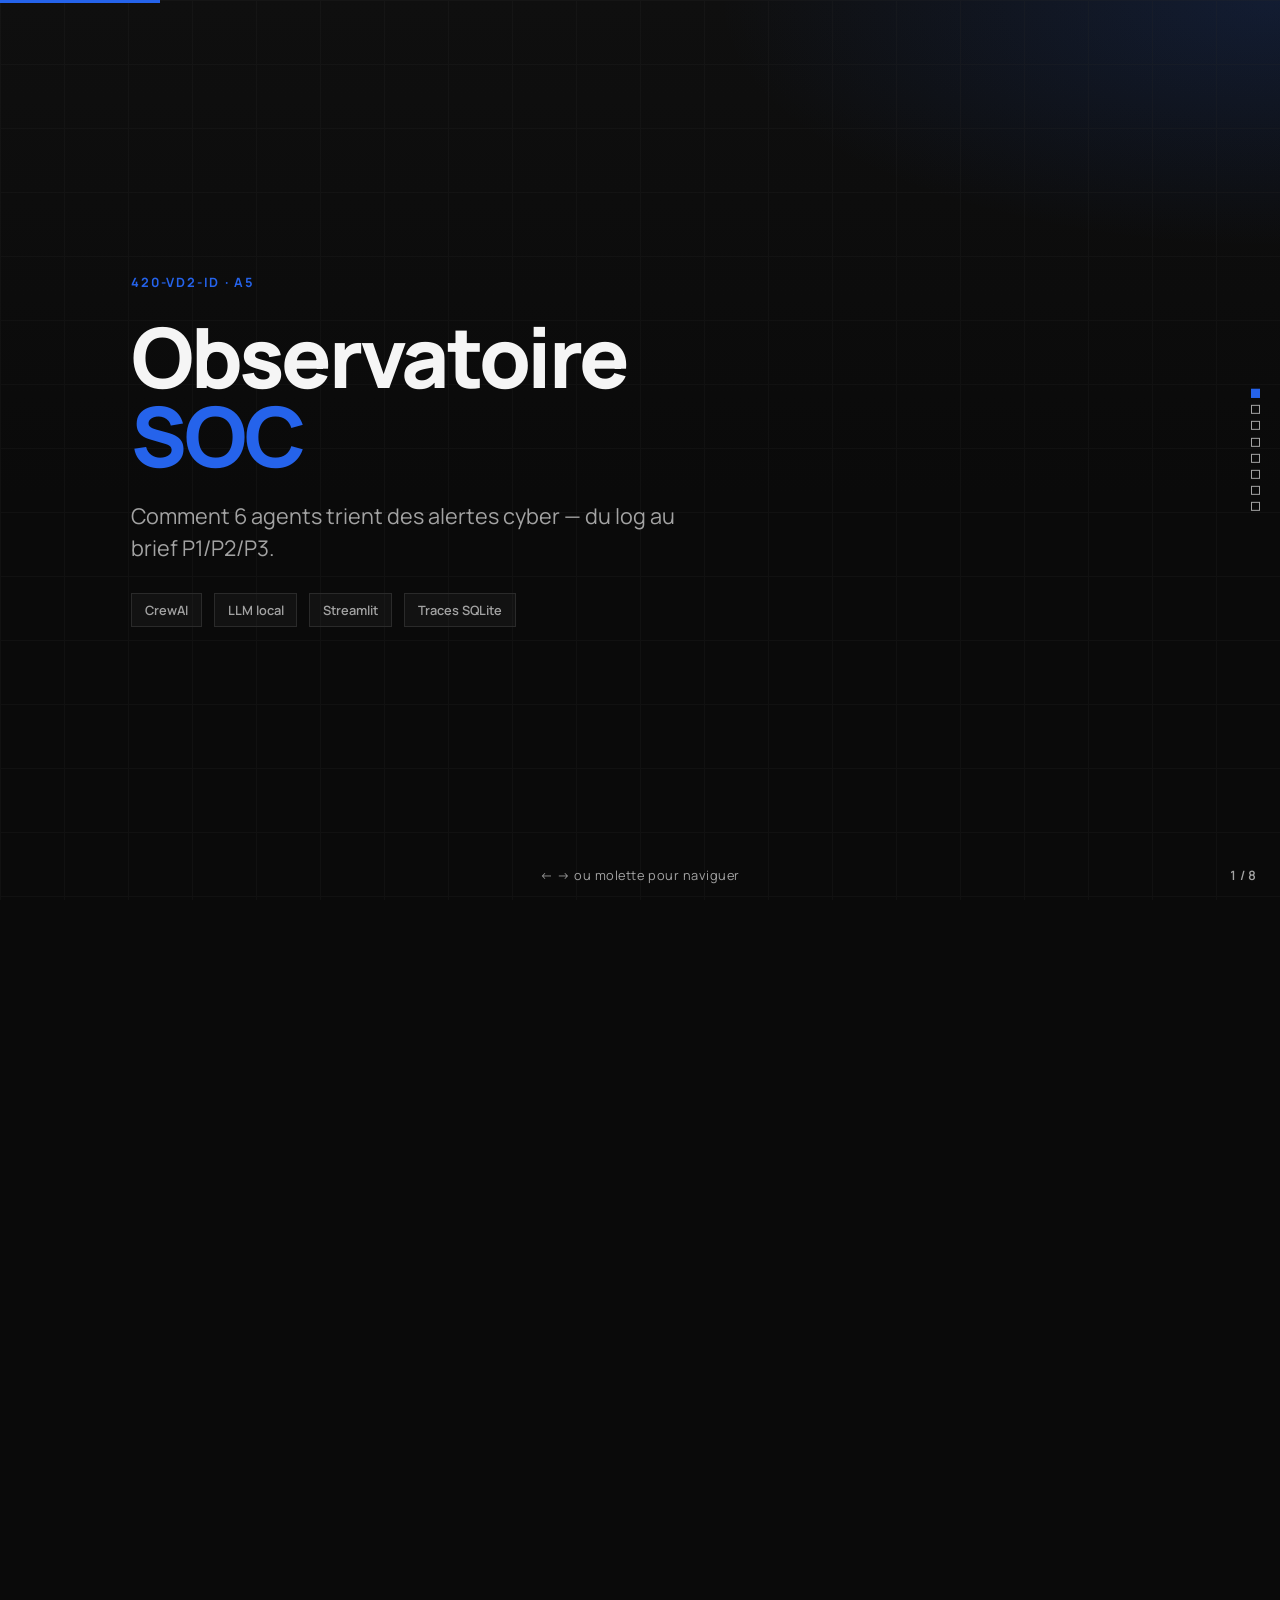
==== presentation.html @ 466a179a "Add HTML presentation deck for SOC multi-agent triage Self-contained 8-slide deck explaining the pro" ====
<!DOCTYPE html>
<html lang="fr">
<head>
  <meta charset="UTF-8" />
  <meta name="viewport" content="width=device-width, initial-scale=1.0" />
  <title>Observatoire SOC — Comment ça marche</title>
  <link rel="preconnect" href="https://fonts.googleapis.com" />
  <link rel="preconnect" href="https://fonts.gstatic.com" crossorigin />
  <link href="https://fonts.googleapis.com/css2?family=Manrope:wght@400;500;600;700;800&display=swap" rel="stylesheet" />
  <style>
    /* ===========================================
       VIEWPORT FITTING: MANDATORY BASE STYLES
       =========================================== */
    html, body {
      height: 100%;
      overflow-x: hidden;
    }

    html {
      scroll-snap-type: y mandatory;
      scroll-behavior: smooth;
    }

    .slide {
      width: 100vw;
      height: 100vh;
      height: 100dvh;
      overflow: hidden;
      scroll-snap-align: start;
      display: flex;
      flex-direction: column;
      position: relative;
    }

    .slide-content {
      flex: 1;
      display: flex;
      flex-direction: column;
      justify-content: center;
      max-height: 100%;
      overflow: hidden;
      padding: var(--slide-padding);
    }

    :root {
      --title-size: clamp(1.5rem, 5vw, 4rem);
      --h2-size: clamp(1.25rem, 3.5vw, 2.5rem);
      --h3-size: clamp(1rem, 2.5vw, 1.75rem);
      --body-size: clamp(0.75rem, 1.5vw, 1.125rem);
      --small-size: clamp(0.65rem, 1vw, 0.875rem);

      --slide-padding: clamp(1rem, 4vw, 4rem);
      --content-gap: clamp(0.5rem, 2vw, 2rem);
      --element-gap: clamp(0.25rem, 1vw, 1rem);

      /* Electric Studio */
      --bg: #0a0a0a;
      --fg: #f5f5f5;
      --muted: #a3a3a3;
      --accent: #2563eb;
      --accent-soft: rgba(37, 99, 235, 0.16);
      --panel: #141414;
      --line: #2a2a2a;
      --ok: #22c55e;
      --warn: #f59e0b;
    }

    * {
      box-sizing: border-box;
      margin: 0;
      padding: 0;
    }

    body {
      font-family: "Manrope", system-ui, sans-serif;
      background: var(--bg);
      color: var(--fg);
      -webkit-font-smoothing: antialiased;
    }

    .slide {
      background:
        radial-gradient(ellipse 80% 50% at 100% 0%, var(--accent-soft), transparent 55%),
        linear-gradient(180deg, #0f0f0f 0%, var(--bg) 55%);
    }

    .slide::before {
      content: "";
      position: absolute;
      inset: 0;
      background-image:
        linear-gradient(var(--line) 1px, transparent 1px),
        linear-gradient(90deg, var(--line) 1px, transparent 1px);
      background-size: 64px 64px;
      opacity: 0.22;
      pointer-events: none;
    }

    .slide-content {
      position: relative;
      z-index: 1;
      width: min(1120px, 100%);
      margin: 0 auto;
      gap: var(--content-gap);
    }

    .eyebrow {
      font-size: var(--small-size);
      font-weight: 700;
      letter-spacing: 0.14em;
      text-transform: uppercase;
      color: var(--accent);
    }

    h1 {
      font-size: var(--title-size);
      font-weight: 800;
      line-height: 1.05;
      letter-spacing: -0.03em;
      max-width: 16ch;
    }

    h2 {
      font-size: var(--h2-size);
      font-weight: 800;
      letter-spacing: -0.03em;
      line-height: 1.15;
    }

    .lede, .subtitle {
      font-size: clamp(0.95rem, 1.8vw, 1.35rem);
      color: var(--muted);
      line-height: 1.45;
      max-width: 42ch;
    }

    .bullets {
      list-style: none;
      display: flex;
      flex-direction: column;
      gap: clamp(0.4rem, 1vh, 1rem);
      max-width: 52ch;
    }

    .bullets li {
      font-size: var(--body-size);
      line-height: 1.4;
      padding-left: 1.2em;
      position: relative;
    }

    .bullets li::before {
      content: "";
      position: absolute;
      left: 0;
      top: 0.55em;
      width: 0.45em;
      height: 0.45em;
      background: var(--accent);
    }

    .split {
      display: grid;
      grid-template-columns: 1.1fr 1fr;
      gap: clamp(1rem, 3vw, 3rem);
      align-items: center;
      width: 100%;
    }

    .panel {
      background: var(--panel);
      border: 1px solid var(--line);
      padding: clamp(0.85rem, 2vw, 1.5rem);
    }

    .stack {
      display: flex;
      flex-direction: column;
      gap: var(--element-gap);
    }

    /* Title */
    .title-slide .brand {
      font-size: clamp(2rem, 7vw, 5.2rem);
      font-weight: 800;
      letter-spacing: -0.04em;
      line-height: 0.95;
      max-width: 12ch;
    }

    .title-slide .brand span {
      color: var(--accent);
    }

    .cta-row {
      display: flex;
      flex-wrap: wrap;
      gap: 0.75rem;
      margin-top: 0.25rem;
    }

    .pill {
      border: 1px solid var(--line);
      background: rgba(255, 255, 255, 0.03);
      padding: 0.45rem 0.8rem;
      font-size: var(--small-size);
      font-weight: 600;
      color: var(--muted);
    }

    /* Agent pipeline */
    .pipeline {
      display: grid;
      grid-template-columns: repeat(6, minmax(0, 1fr));
      gap: clamp(0.35rem, 1vw, 0.75rem);
      width: 100%;
    }

    .agent-card {
      background: var(--panel);
      border: 1px solid var(--line);
      border-top: 3px solid var(--agent-color, var(--accent));
      padding: clamp(0.55rem, 1.2vw, 0.9rem);
      min-height: clamp(5.5rem, 18vh, 9rem);
      display: flex;
      flex-direction: column;
      gap: 0.35rem;
    }

    .agent-card .n {
      font-size: var(--small-size);
      font-weight: 800;
      color: var(--agent-color, var(--accent));
    }

    .agent-card strong {
      font-size: clamp(0.7rem, 1.1vw, 0.95rem);
      line-height: 1.2;
    }

    .agent-card p {
      font-size: clamp(0.62rem, 0.95vw, 0.8rem);
      color: var(--muted);
      line-height: 1.3;
    }

    /* Flow steps */
    .flow {
      display: grid;
      grid-template-columns: repeat(4, minmax(0, 1fr));
      gap: clamp(0.5rem, 1.5vw, 1rem);
      width: 100%;
    }

    .flow-step {
      background: var(--panel);
      border: 1px solid var(--line);
      padding: clamp(0.7rem, 1.5vw, 1.15rem);
      position: relative;
    }

    .flow-step .n {
      font-size: clamp(1.4rem, 3vw, 2.2rem);
      font-weight: 800;
      color: var(--accent);
      line-height: 1;
      margin-bottom: 0.4rem;
    }

    .flow-step h3 {
      font-size: clamp(0.8rem, 1.3vw, 1.05rem);
      margin-bottom: 0.35rem;
    }

    .flow-step p {
      font-size: clamp(0.65rem, 1.05vw, 0.85rem);
      color: var(--muted);
      line-height: 1.35;
    }

    /* Tools vs LLM */
    .duo {
      display: grid;
      grid-template-columns: 1fr 1fr;
      gap: clamp(0.75rem, 2vw, 1.5rem);
      width: 100%;
    }

    .duo h3 {
      font-size: var(--h3-size);
      margin-bottom: 0.5rem;
    }

    .tag {
      display: inline-block;
      font-size: var(--small-size);
      font-weight: 700;
      letter-spacing: 0.08em;
      text-transform: uppercase;
      margin-bottom: 0.65rem;
      color: var(--accent);
    }

    .tag.warn { color: var(--warn); }
    .tag.ok { color: var(--ok); }

    .mono {
      font-family: ui-monospace, "SF Mono", Menlo, monospace;
      font-size: clamp(0.68rem, 1.1vw, 0.9rem);
      color: #d4d4d4;
      line-height: 1.55;
    }

    /* Dashboard grid */
    .viz-grid {
      display: grid;
      grid-template-columns: repeat(3, minmax(0, 1fr));
      gap: clamp(0.5rem, 1.4vw, 1rem);
      width: 100%;
    }

    .viz-grid article {
      background: var(--panel);
      border: 1px solid var(--line);
      padding: clamp(0.7rem, 1.4vw, 1.1rem);
    }

    .viz-grid h3 {
      font-size: clamp(0.85rem, 1.3vw, 1.1rem);
      margin-bottom: 0.35rem;
    }

    .viz-grid p {
      font-size: clamp(0.65rem, 1.05vw, 0.85rem);
      color: var(--muted);
      line-height: 1.35;
    }

    /* Demo checklist */
    .demo-list {
      list-style: none;
      display: grid;
      gap: clamp(0.45rem, 1.2vh, 0.85rem);
      width: min(640px, 100%);
    }

    .demo-list li {
      display: grid;
      grid-template-columns: auto 1fr;
      gap: 0.85rem;
      align-items: start;
      background: var(--panel);
      border: 1px solid var(--line);
      padding: clamp(0.65rem, 1.3vw, 1rem);
      font-size: var(--body-size);
      line-height: 1.35;
    }

    .demo-list .n {
      width: 1.7rem;
      height: 1.7rem;
      display: grid;
      place-items: center;
      background: var(--accent);
      color: white;
      font-weight: 800;
      font-size: var(--small-size);
      flex-shrink: 0;
    }

    /* Closing */
    .close-points {
      display: grid;
      grid-template-columns: repeat(3, minmax(0, 1fr));
      gap: clamp(0.6rem, 1.5vw, 1.2rem);
      width: 100%;
    }

    .close-points article {
      background: var(--panel);
      border: 1px solid var(--line);
      border-left: 4px solid var(--accent);
      padding: clamp(0.8rem, 1.6vw, 1.25rem);
    }

    .close-points h3 {
      font-size: clamp(0.9rem, 1.4vw, 1.15rem);
      margin-bottom: 0.4rem;
    }

    .close-points p {
      font-size: clamp(0.68rem, 1.1vw, 0.9rem);
      color: var(--muted);
      line-height: 1.35;
    }

    /* Reveal */
    .reveal {
      opacity: 0;
      transform: translateY(18px);
      transition: opacity 0.45s ease, transform 0.45s ease;
    }

    .slide.is-active .reveal {
      opacity: 1;
      transform: none;
    }

    .slide.is-active .reveal-d1 { transition-delay: 0.08s; }
    .slide.is-active .reveal-d2 { transition-delay: 0.16s; }
    .slide.is-active .reveal-d3 { transition-delay: 0.24s; }
    .slide.is-active .reveal-d4 { transition-delay: 0.32s; }

    /* Nav */
    .progress {
      position: fixed;
      top: 0;
      left: 0;
      height: 3px;
      background: var(--accent);
      width: 0;
      z-index: 50;
      transition: width 0.25s ease;
    }

    .nav-dots {
      position: fixed;
      right: clamp(0.6rem, 2vw, 1.25rem);
      top: 50%;
      transform: translateY(-50%);
      display: flex;
      flex-direction: column;
      gap: 0.45rem;
      z-index: 50;
    }

    .nav-dots button {
      width: 9px;
      height: 9px;
      border-radius: 0;
      border: 1px solid var(--muted);
      background: transparent;
      cursor: pointer;
      padding: 0;
    }

    .nav-dots button[aria-current="true"] {
      background: var(--accent);
      border-color: var(--accent);
    }

    .keyboard-hint {
      position: fixed;
      bottom: clamp(0.5rem, 1.5vw, 1rem);
      left: 50%;
      transform: translateX(-50%);
      font-size: var(--small-size);
      color: var(--muted);
      z-index: 50;
      letter-spacing: 0.04em;
      pointer-events: none;
    }

    .slide-index {
      position: fixed;
      bottom: clamp(0.5rem, 1.5vw, 1rem);
      right: clamp(0.75rem, 2vw, 1.5rem);
      font-size: var(--small-size);
      color: var(--muted);
      font-weight: 600;
      z-index: 50;
      font-variant-numeric: tabular-nums;
    }

    @media (max-height: 700px) {
      :root {
        --slide-padding: clamp(0.75rem, 3vw, 2rem);
        --content-gap: clamp(0.4rem, 1.5vw, 1rem);
        --title-size: clamp(1.25rem, 4.5vw, 2.5rem);
        --h2-size: clamp(1rem, 3vw, 1.75rem);
      }
    }

    @media (max-height: 600px) {
      :root {
        --slide-padding: clamp(0.5rem, 2.5vw, 1.5rem);
        --content-gap: clamp(0.3rem, 1vw, 0.75rem);
        --title-size: clamp(1.1rem, 4vw, 2rem);
        --body-size: clamp(0.7rem, 1.2vw, 0.95rem);
      }

      .nav-dots, .keyboard-hint, .decorative {
        display: none;
      }
    }

    @media (max-height: 500px) {
      :root {
        --slide-padding: clamp(0.4rem, 2vw, 1rem);
        --title-size: clamp(1rem, 3.5vw, 1.5rem);
        --h2-size: clamp(0.9rem, 2.5vw, 1.25rem);
        --body-size: clamp(0.65rem, 1vw, 0.85rem);
      }
    }

    @media (max-width: 900px) {
      .split, .duo, .flow, .pipeline, .viz-grid, .close-points {
        grid-template-columns: 1fr 1fr;
      }

      .pipeline {
        grid-template-columns: repeat(3, minmax(0, 1fr));
      }
    }

    @media (max-width: 600px) {
      :root {
        --title-size: clamp(1.25rem, 7vw, 2.5rem);
      }

      .split, .duo, .flow, .pipeline, .viz-grid, .close-points {
        grid-template-columns: 1fr;
      }

      .nav-dots { display: none; }
    }

    @media (prefers-reduced-motion: reduce) {
      *, *::before, *::after {
        animation-duration: 0.01ms !important;
        transition-duration: 0.2s !important;
      }

      html { scroll-behavior: auto; }

      .reveal {
        opacity: 1;
        transform: none;
      }
    }
  </style>
</head>
<body>
  <div class="progress" id="progress" aria-hidden="true"></div>
  <nav class="nav-dots" id="navDots" aria-label="Navigation des diapositives"></nav>
  <div class="slide-index" id="slideIndex" aria-live="polite">1 / 8</div>
  <div class="keyboard-hint">← → ou molette pour naviguer</div>

  <main id="deck">
    <!-- 1. Title -->
    <section class="slide title-slide is-active" data-slide="0" aria-label="Titre">
      <div class="slide-content">
        <p class="eyebrow reveal">420-VD2-ID · A5</p>
        <h1 class="brand reveal reveal-d1">Observatoire<br /><span>SOC</span></h1>
        <p class="subtitle reveal reveal-d2">
          Comment 6 agents trient des alertes cyber — du log au brief P1/P2/P3.
        </p>
        <div class="cta-row reveal reveal-d3">
          <span class="pill">CrewAI</span>
          <span class="pill">LLM local</span>
          <span class="pill">Streamlit</span>
          <span class="pill">Traces SQLite</span>
        </div>
      </div>
    </section>

    <!-- 2. Problem -->
    <section class="slide" data-slide="1" aria-label="Problème">
      <div class="slide-content">
        <div class="split">
          <div class="stack">
            <p class="eyebrow reveal">Le problème</p>
            <h2 class="reveal reveal-d1">Trop d’alertes,<br />trop peu de temps</h2>
            <p class="lede reveal reveal-d2">
              Un SOC doit décider vite : quoi prioriser, quoi ignorer, quoi corréler.
            </p>
          </div>
          <ul class="bullets reveal reveal-d3">
            <li>Volume élevé → fatigue de l’analyste</li>
            <li>Un seul chatbot mélange tout (collecte, score, rapport)</li>
            <li>Besoin de voir <em>qui</em> fait quoi, combien ça coûte, où ça rame</li>
          </ul>
        </div>
      </div>
    </section>

    <!-- 3. Solution -->
    <section class="slide" data-slide="2" aria-label="Solution">
      <div class="slide-content">
        <div class="stack" style="margin-bottom: var(--element-gap);">
          <p class="eyebrow reveal">La solution</p>
          <h2 class="reveal reveal-d1">Un pipeline séquentiel, pas un chatbot</h2>
          <p class="lede reveal reveal-d2">Chaque agent a un seul job. Le suivant reçoit le contexte et continue.</p>
        </div>
        <div class="pipeline reveal reveal-d3">
          <article class="agent-card" style="--agent-color:#2563eb">
            <span class="n">01</span>
            <strong>Coordonnateur</strong>
            <p>Découpe la mission</p>
          </article>
          <article class="agent-card" style="--agent-color:#0891b2">
            <span class="n">02</span>
            <strong>Collecteur</strong>
            <p>Alertes + inventaire</p>
          </article>
          <article class="agent-card" style="--agent-color:#7c3aed">
            <span class="n">03</span>
            <strong>Classificateur</strong>
            <p>Type / gravité / FP</p>
          </article>
          <article class="agent-card" style="--agent-color:#c2410c">
            <span class="n">04</span>
            <strong>Corrélateur</strong>
            <p>Campagnes & chaînes</p>
          </article>
          <article class="agent-card" style="--agent-color:#b91c1c">
            <span class="n">05</span>
            <strong>Évaluateur</strong>
            <p>Score risque + check</p>
          </article>
          <article class="agent-card" style="--agent-color:#047857">
            <span class="n">06</span>
            <strong>Rapporteur</strong>
            <p>Brief P1 / P2 / P3</p>
          </article>
        </div>
      </div>
    </section>

    <!-- 4. One run lifecycle -->
    <section class="slide" data-slide="3" aria-label="Cycle d'une mission">
      <div class="slide-content">
        <div class="stack" style="margin-bottom: var(--element-gap);">
          <p class="eyebrow reveal">Une mission, de A à Z</p>
          <h2 class="reveal reveal-d1">Ce qui se passe quand vous lancez un run</h2>
        </div>
        <div class="flow reveal reveal-d2">
          <article class="flow-step">
            <div class="n">1</div>
            <h3>Mission</h3>
            <p>Scénario choisi (ex. ransomware) ou sites perso. Run ID créé en SQLite.</p>
          </article>
          <article class="flow-step">
            <div class="n">2</div>
            <h3>Outils</h3>
            <p>Lecture des logs, inventaire des actifs, score règles — avant les LLM.</p>
          </article>
          <article class="flow-step">
            <div class="n">3</div>
            <h3>Relais agents</h3>
            <p>6 étapes CrewAI séquentielles. Chaque sortie alimente la suivante.</p>
          </article>
          <article class="flow-step">
            <div class="n">4</div>
            <h3>Brief + traces</h3>
            <p>Rapport final + métriques (durée, jetons, outils, qualité) pour le dashboard.</p>
          </article>
        </div>
      </div>
    </section>

    <!-- 5. Tools vs LLM -->
    <section class="slide" data-slide="4" aria-label="Outils et LLM">
      <div class="slide-content">
        <div class="stack" style="margin-bottom: var(--element-gap);">
          <p class="eyebrow reveal">Deux moteurs</p>
          <h2 class="reveal reveal-d1">Outils déterministes + LLM local</h2>
        </div>
        <div class="duo reveal reveal-d2">
          <article class="panel">
            <span class="tag ok">Outils (≥3)</span>
            <h3>Faits, pas d’invention</h3>
            <p class="mono">
              parse_alert_log<br />
              lookup_asset_inventory<br />
              score_risk_rules
            </p>
            <p style="margin-top:0.75rem;font-size:var(--body-size);color:var(--muted);line-height:1.4;">
              Instantanés. Donnent le socle factuel (alertes, criticité, P1/P2/P3 règles).
            </p>
          </article>
          <article class="panel">
            <span class="tag warn">LLM</span>
            <h3>Raisonnement & rédaction</h3>
            <p class="mono">
              llama-server · GGUF local<br />
              Qwen3.6-35B-A3B…<br />
              API OpenAI-compatible :8080
            </p>
            <p style="margin-top:0.75rem;font-size:var(--body-size);color:var(--muted);line-height:1.4;">
              Plan, synthèse, corrélation narrative, brief. Mode offline = outils + synthèse déterministe.
            </p>
          </article>
        </div>
      </div>
    </section>

    <!-- 6. Dashboard -->
    <section class="slide" data-slide="5" aria-label="Dashboard">
      <div class="slide-content">
        <div class="stack" style="margin-bottom: var(--element-gap);">
          <p class="eyebrow reveal">Observabilité</p>
          <h2 class="reveal reveal-d1">Le dashboard montre le travail des agents</h2>
          <p class="lede reveal reveal-d2">Streamlit + Plotly · traces dans <span class="mono">data/traces/observatory.db</span></p>
        </div>
        <div class="viz-grid reveal reveal-d3">
          <article>
            <h3>Live</h3>
            <p>Checklist des 6 agents + graphe : qui est actif pendant le run.</p>
          </article>
          <article>
            <h3>KPI</h3>
            <p>Durée, jetons, succès, qualité — santé du système d’un coup d’œil.</p>
          </article>
          <article>
            <h3>Timeline</h3>
            <p>Ordre et durée de chaque étape agent.</p>
          </article>
          <article>
            <h3>Sankey</h3>
            <p>Circulation des messages / jetons entre agents.</p>
          </article>
          <article>
            <h3>Heatmap</h3>
            <p>Latence ou erreurs : scénario × agent.</p>
          </article>
          <article>
            <h3>Comparaison</h3>
            <p>Deux runs côte à côte pour voir ce qui change.</p>
          </article>
        </div>
      </div>
    </section>

    <!-- 7. Demo path -->
    <section class="slide" data-slide="6" aria-label="Démo">
      <div class="slide-content">
        <div class="split">
          <div class="stack">
            <p class="eyebrow reveal">Pour présenter</p>
            <h2 class="reveal reveal-d1">Parcours démo en 4 gestes</h2>
            <p class="lede reveal reveal-d2">Données 100 % synthétiques ACME-LAB — aucun log réel.</p>
          </div>
          <ol class="demo-list reveal reveal-d3">
            <li><span class="n">1</span><span>Démarrer le LLM local, puis <strong>streamlit run dashboard/app.py</strong></span></li>
            <li><span class="n">2</span><span>Lancer un scénario (ex. précurseurs ransomware) depuis l’onglet Lancer</span></li>
            <li><span class="n">3</span><span>Montrer le relais live : agent actif → brief P1</span></li>
            <li><span class="n">4</span><span>Rejouer au slider + comparer deux runs</span></li>
          </ol>
        </div>
      </div>
    </section>

    <!-- 8. Takeaways -->
    <section class="slide" data-slide="7" aria-label="À retenir">
      <div class="slide-content">
        <div class="stack" style="margin-bottom: var(--element-gap);">
          <p class="eyebrow reveal">À retenir</p>
          <h2 class="reveal reveal-d1">Ce que le projet démontre</h2>
        </div>
        <div class="close-points reveal reveal-d2">
          <article>
            <h3>Spécialisation</h3>
            <p>6 rôles clairs battent un agent unique qui fait tout mal.</p>
          </article>
          <article>
            <h3>Transparence</h3>
            <p>Chaque étape est tracée : on voit le goulot (souvent l’évaluateur / LLM).</p>
          </article>
          <article>
            <h3>Actionnable</h3>
            <p>Sortie = priorités P1/P2/P3 + actions, pas un pavé de chat.</p>
          </article>
        </div>
        <p class="subtitle reveal reveal-d3" style="margin-top: var(--content-gap);">
          Questions ?
        </p>
      </div>
    </section>
  </main>

  <script>
    (function () {
      const slides = Array.from(document.querySelectorAll(".slide"));
      const progress = document.getElementById("progress");
      const slideIndex = document.getElementById("slideIndex");
      const navDots = document.getElementById("navDots");
      let current = 0;
      let wheelLock = false;

      slides.forEach((_, i) => {
        const btn = document.createElement("button");
        btn.type = "button";
        btn.setAttribute("aria-label", "Aller à la diapositive " + (i + 1));
        btn.addEventListener("click", () => goTo(i));
        navDots.appendChild(btn);
      });

      const dots = Array.from(navDots.querySelectorAll("button"));

      function goTo(index) {
        current = Math.max(0, Math.min(slides.length - 1, index));
        slides[current].scrollIntoView({ behavior: "smooth", block: "start" });
        updateUI();
      }

      function updateUI() {
        slides.forEach((s, i) => s.classList.toggle("is-active", i === current));
        dots.forEach((d, i) => d.setAttribute("aria-current", i === current ? "true" : "false"));
        progress.style.width = ((current + 1) / slides.length) * 100 + "%";
        slideIndex.textContent = current + 1 + " / " + slides.length;
      }

      const observer = new IntersectionObserver(
        (entries) => {
          entries.forEach((entry) => {
            if (entry.isIntersecting) {
              current = Number(entry.target.dataset.slide);
              updateUI();
            }
          });
        },
        { threshold: 0.6 }
      );
      slides.forEach((s) => observer.observe(s));

      document.addEventListener("keydown", (e) => {
        if (e.key === "ArrowDown" || e.key === "ArrowRight" || e.key === "PageDown" || e.key === " ") {
          e.preventDefault();
          goTo(current + 1);
        } else if (e.key === "ArrowUp" || e.key === "ArrowLeft" || e.key === "PageUp") {
          e.preventDefault();
          goTo(current - 1);
        } else if (e.key === "Home") {
          e.preventDefault();
          goTo(0);
        } else if (e.key === "End") {
          e.preventDefault();
          goTo(slides.length - 1);
        }
      });

      window.addEventListener(
        "wheel",
        (e) => {
          if (Math.abs(e.deltaY) < 20 || wheelLock) return;
          wheelLock = true;
          goTo(current + (e.deltaY > 0 ? 1 : -1));
          setTimeout(() => { wheelLock = false; }, 650);
        },
        { passive: true }
      );

      let touchY = null;
      window.addEventListener("touchstart", (e) => {
        touchY = e.changedTouches[0].clientY;
      }, { passive: true });
      window.addEventListener("touchend", (e) => {
        if (touchY == null) return;
        const dy = touchY - e.changedTouches[0].clientY;
        if (Math.abs(dy) > 40) goTo(current + (dy > 0 ? 1 : -1));
        touchY = null;
      }, { passive: true });

      updateUI();
    })();
  </script>
</body>
</html>
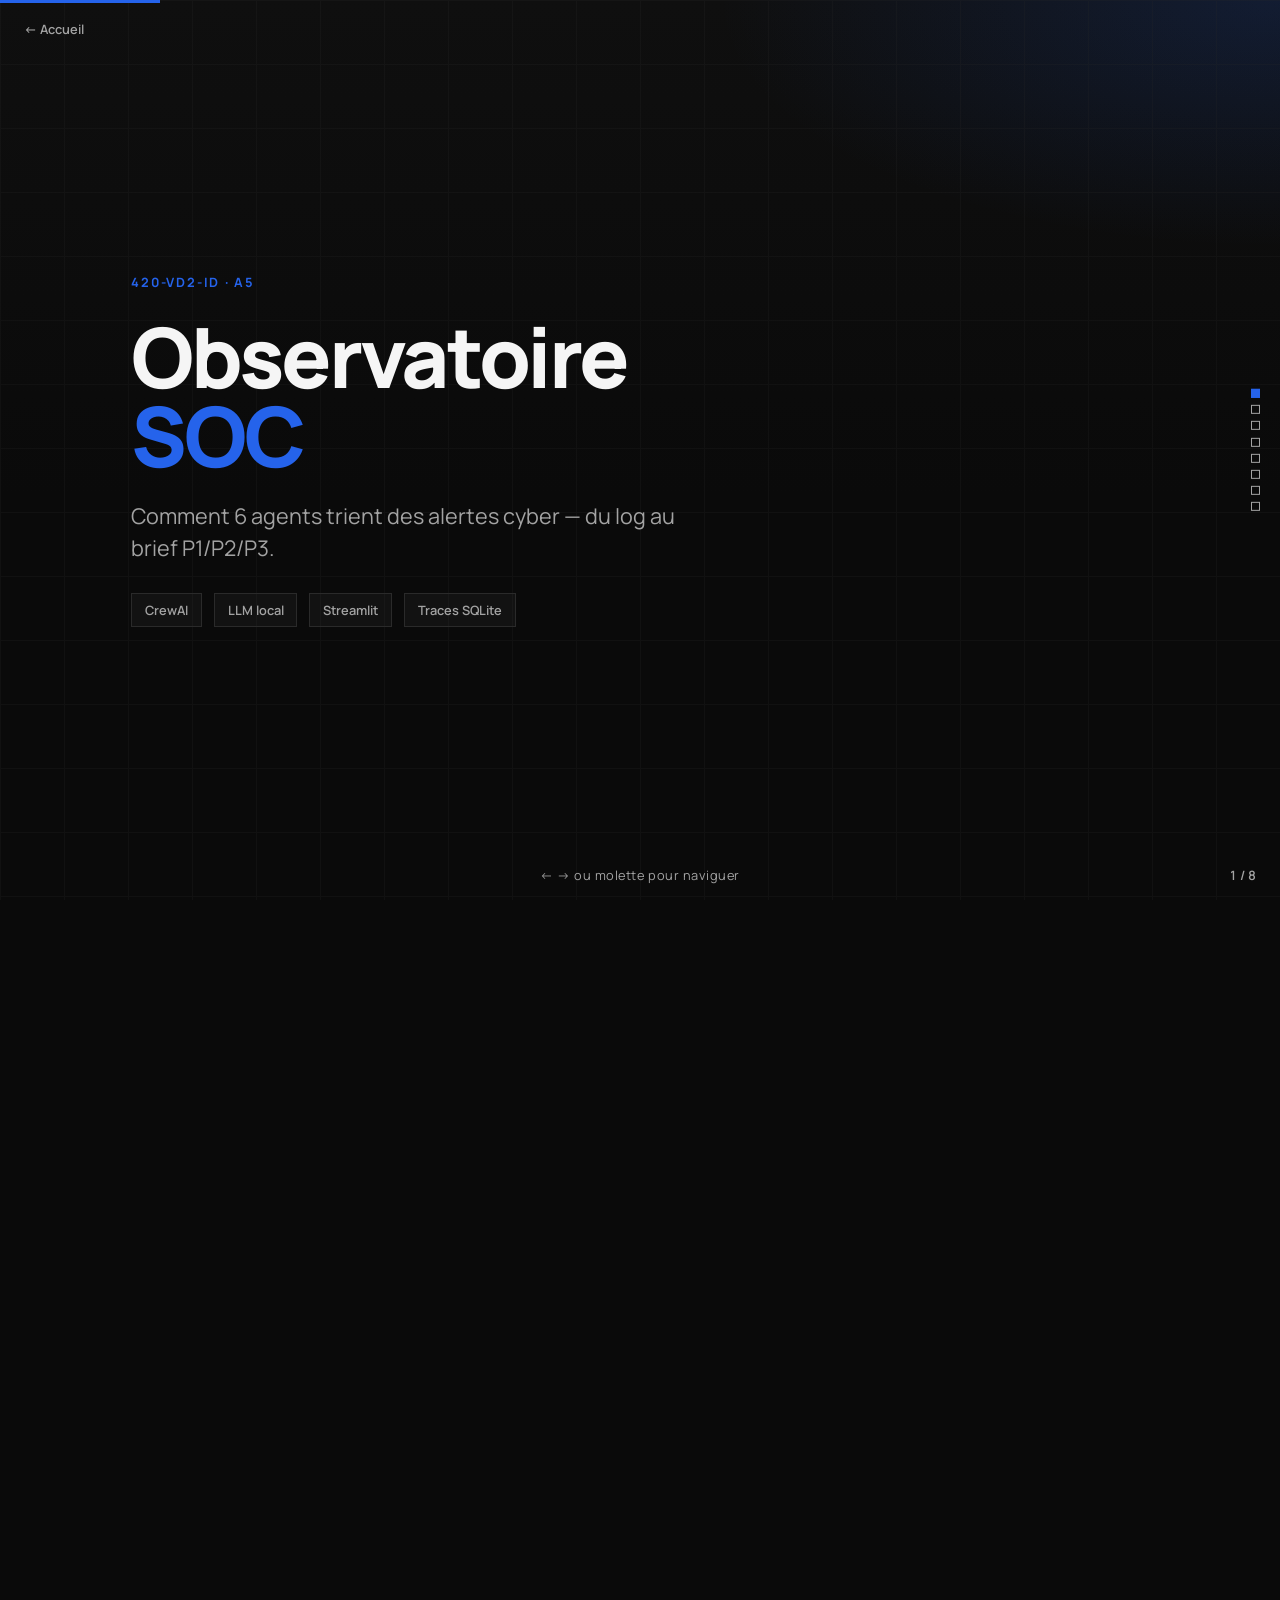
==== commit 93d7e8ea: "Add Vercel static showcase: landing page + slides Ship index.html overview and vercel.json so the pr" ====
--- a/presentation.html
+++ b/presentation.html
@@ -423,6 +423,20 @@
       transition: width 0.25s ease;
     }
 
+    .home-link {
+      position: fixed;
+      top: clamp(0.75rem, 2vw, 1.25rem);
+      left: clamp(0.75rem, 2vw, 1.5rem);
+      z-index: 40;
+      color: var(--muted);
+      font-size: var(--small-size);
+      font-weight: 600;
+      text-decoration: none;
+      transition: color 0.2s ease;
+    }
+
+    .home-link:hover { color: var(--fg); }
+
     .nav-dots {
       position: fixed;
       right: clamp(0.6rem, 2vw, 1.25rem);
@@ -541,6 +555,7 @@
   </style>
 </head>
 <body>
+  <a href="/" class="home-link" aria-label="Retour à l'accueil">← Accueil</a>
   <div class="progress" id="progress" aria-hidden="true"></div>
   <nav class="nav-dots" id="navDots" aria-label="Navigation des diapositives"></nav>
   <div class="slide-index" id="slideIndex" aria-live="polite">1 / 8</div>
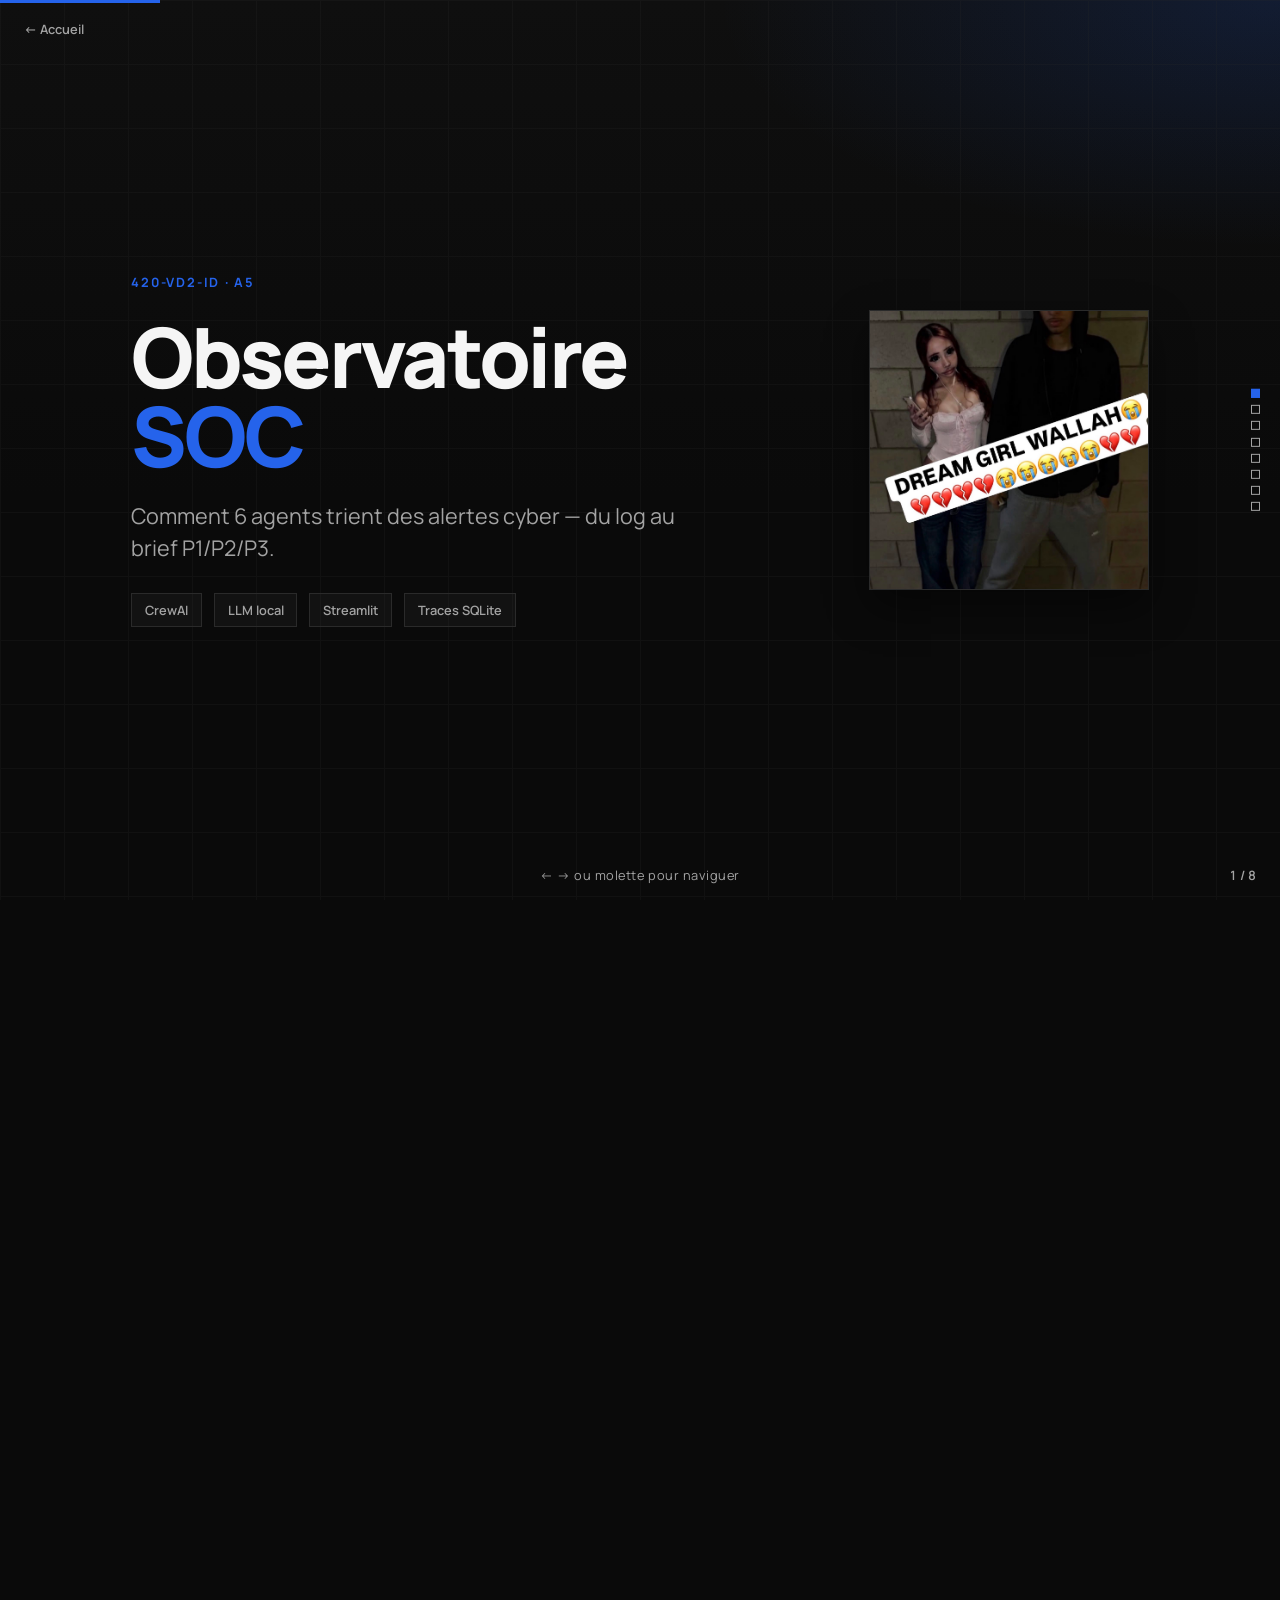
==== commit 97cb3db6: "Add meme photos across the presentation and landing page. Scatter the five user images as slide acce" ====
--- a/presentation.html
+++ b/presentation.html
@@ -220,11 +220,11 @@
       background: var(--panel);
       border: 1px solid var(--line);
       border-top: 3px solid var(--agent-color, var(--accent));
-      padding: clamp(0.55rem, 1.2vw, 0.9rem);
-      min-height: clamp(5.5rem, 18vh, 9rem);
+      padding: clamp(0.45rem, 1vw, 0.75rem);
+      min-height: 0;
       display: flex;
       flex-direction: column;
-      gap: 0.35rem;
+      gap: 0.25rem;
     }
 
     .agent-card .n {
@@ -368,6 +368,87 @@
       flex-shrink: 0;
     }
 
+    /* Meme / avatar accents */
+    .meme {
+      display: block;
+      object-fit: cover;
+      border: 1px solid var(--line);
+      background: #111;
+    }
+
+    .meme-hero {
+      width: min(280px, 32vw);
+      aspect-ratio: 1;
+      max-height: min(38vh, 280px);
+      transform: rotate(-2deg);
+      box-shadow: 0 18px 40px rgba(0, 0, 0, 0.45);
+    }
+
+    .meme-side {
+      width: min(220px, 28vw);
+      aspect-ratio: 1;
+      max-height: min(32vh, 220px);
+      margin-left: auto;
+      transform: rotate(2.5deg);
+      box-shadow: 0 14px 32px rgba(0, 0, 0, 0.4);
+    }
+
+    .meme-inline {
+      width: 72px;
+      height: 72px;
+      border-radius: 4px;
+      flex-shrink: 0;
+    }
+
+    .agent-card .meme-avatar {
+      width: 100%;
+      aspect-ratio: 1;
+      max-height: 72px;
+      margin-bottom: 0.15rem;
+      object-fit: cover;
+    }
+
+    .meme-row {
+      display: flex;
+      flex-wrap: wrap;
+      gap: 0.6rem;
+      align-items: center;
+      margin-top: var(--element-gap);
+    }
+
+    .meme-row .meme {
+      width: clamp(64px, 10vw, 96px);
+      height: clamp(64px, 10vw, 96px);
+      transform: rotate(var(--tilt, 0deg));
+    }
+
+    .panel-with-meme {
+      display: grid;
+      grid-template-columns: 1fr auto;
+      gap: 0.75rem;
+      align-items: start;
+    }
+
+    .panel-with-meme .meme {
+      width: 88px;
+      height: 88px;
+      transform: rotate(3deg);
+    }
+
+    .title-slide .slide-content {
+      flex-direction: row;
+      align-items: center;
+      justify-content: space-between;
+      gap: clamp(1rem, 3vw, 2.5rem);
+    }
+
+    .title-copy {
+      display: flex;
+      flex-direction: column;
+      gap: var(--content-gap);
+      min-width: 0;
+    }
+
     /* Closing */
     .close-points {
       display: grid;
@@ -525,6 +606,19 @@
       .pipeline {
         grid-template-columns: repeat(3, minmax(0, 1fr));
       }
+
+      .title-slide .slide-content {
+        flex-direction: column;
+        align-items: flex-start;
+      }
+
+      .meme-hero {
+        align-self: flex-end;
+      }
+
+      .panel-with-meme {
+        grid-template-columns: 1fr;
+      }
     }
 
     @media (max-width: 600px) {
@@ -537,6 +631,14 @@
       }
 
       .nav-dots { display: none; }
+
+      .meme-side, .meme-hero {
+        display: none;
+      }
+
+      .agent-card .meme-avatar {
+        max-height: 56px;
+      }
     }
 
     @media (prefers-reduced-motion: reduce) {
@@ -565,17 +667,20 @@
     <!-- 1. Title -->
     <section class="slide title-slide is-active" data-slide="0" aria-label="Titre">
       <div class="slide-content">
-        <p class="eyebrow reveal">420-VD2-ID · A5</p>
-        <h1 class="brand reveal reveal-d1">Observatoire<br /><span>SOC</span></h1>
-        <p class="subtitle reveal reveal-d2">
-          Comment 6 agents trient des alertes cyber — du log au brief P1/P2/P3.
-        </p>
-        <div class="cta-row reveal reveal-d3">
-          <span class="pill">CrewAI</span>
-          <span class="pill">LLM local</span>
-          <span class="pill">Streamlit</span>
-          <span class="pill">Traces SQLite</span>
-        </div>
+        <div class="title-copy">
+          <p class="eyebrow reveal">420-VD2-ID · A5</p>
+          <h1 class="brand reveal reveal-d1">Observatoire<br /><span>SOC</span></h1>
+          <p class="subtitle reveal reveal-d2">
+            Comment 6 agents trient des alertes cyber — du log au brief P1/P2/P3.
+          </p>
+          <div class="cta-row reveal reveal-d3">
+            <span class="pill">CrewAI</span>
+            <span class="pill">LLM local</span>
+            <span class="pill">Streamlit</span>
+            <span class="pill">Traces SQLite</span>
+          </div>
+        </div>
+        <img class="meme meme-hero reveal reveal-d2" src="assets/memes/dream-girl.jpg" alt="" width="280" height="280" />
       </div>
     </section>
 
@@ -589,6 +694,7 @@
             <p class="lede reveal reveal-d2">
               Un SOC doit décider vite : quoi prioriser, quoi ignorer, quoi corréler.
             </p>
+            <img class="meme meme-side reveal reveal-d3" src="assets/memes/baby.jpg" alt="" width="220" height="220" />
           </div>
           <ul class="bullets reveal reveal-d3">
             <li>Volume élevé → fatigue de l’analyste</li>
@@ -609,31 +715,37 @@
         </div>
         <div class="pipeline reveal reveal-d3">
           <article class="agent-card" style="--agent-color:#2563eb">
+            <img class="meme meme-avatar" src="assets/memes/agent-blue.jpg" alt="" width="72" height="72" />
             <span class="n">01</span>
             <strong>Coordonnateur</strong>
             <p>Découpe la mission</p>
           </article>
           <article class="agent-card" style="--agent-color:#0891b2">
+            <img class="meme meme-avatar" src="assets/memes/flat-top.jpg" alt="" width="72" height="72" />
             <span class="n">02</span>
             <strong>Collecteur</strong>
             <p>Alertes + inventaire</p>
           </article>
           <article class="agent-card" style="--agent-color:#7c3aed">
+            <img class="meme meme-avatar" src="assets/memes/ayanokoji.jpg" alt="" width="72" height="72" />
             <span class="n">03</span>
             <strong>Classificateur</strong>
             <p>Type / gravité / FP</p>
           </article>
           <article class="agent-card" style="--agent-color:#c2410c">
+            <img class="meme meme-avatar" src="assets/memes/dream-girl.jpg" alt="" width="72" height="72" />
             <span class="n">04</span>
             <strong>Corrélateur</strong>
             <p>Campagnes & chaînes</p>
           </article>
           <article class="agent-card" style="--agent-color:#b91c1c">
+            <img class="meme meme-avatar" src="assets/memes/baby.jpg" alt="" width="72" height="72" />
             <span class="n">05</span>
             <strong>Évaluateur</strong>
             <p>Score risque + check</p>
           </article>
           <article class="agent-card" style="--agent-color:#047857">
+            <img class="meme meme-avatar" src="assets/memes/flat-top.jpg" alt="" width="72" height="72" />
             <span class="n">06</span>
             <strong>Rapporteur</strong>
             <p>Brief P1 / P2 / P3</p>
@@ -648,6 +760,10 @@
         <div class="stack" style="margin-bottom: var(--element-gap);">
           <p class="eyebrow reveal">Une mission, de A à Z</p>
           <h2 class="reveal reveal-d1">Ce qui se passe quand vous lancez un run</h2>
+          <div class="meme-row reveal reveal-d2">
+            <img class="meme" style="--tilt:4deg" src="assets/memes/flat-top.jpg" alt="" width="96" height="96" />
+            <img class="meme" style="--tilt:-3deg" src="assets/memes/agent-blue.jpg" alt="" width="96" height="96" />
+          </div>
         </div>
         <div class="flow reveal reveal-d2">
           <article class="flow-step">
@@ -682,29 +798,35 @@
           <h2 class="reveal reveal-d1">Outils déterministes + LLM local</h2>
         </div>
         <div class="duo reveal reveal-d2">
-          <article class="panel">
-            <span class="tag ok">Outils (≥3)</span>
-            <h3>Faits, pas d’invention</h3>
-            <p class="mono">
-              parse_alert_log<br />
-              lookup_asset_inventory<br />
-              score_risk_rules
-            </p>
-            <p style="margin-top:0.75rem;font-size:var(--body-size);color:var(--muted);line-height:1.4;">
-              Instantanés. Donnent le socle factuel (alertes, criticité, P1/P2/P3 règles).
-            </p>
-          </article>
-          <article class="panel">
-            <span class="tag warn">LLM</span>
-            <h3>Raisonnement & rédaction</h3>
-            <p class="mono">
-              llama-server · GGUF local<br />
-              Qwen3.6-35B-A3B…<br />
-              API OpenAI-compatible :8080
-            </p>
-            <p style="margin-top:0.75rem;font-size:var(--body-size);color:var(--muted);line-height:1.4;">
-              Plan, synthèse, corrélation narrative, brief. Mode offline = outils + synthèse déterministe.
-            </p>
+          <article class="panel panel-with-meme">
+            <div>
+              <span class="tag ok">Outils (≥3)</span>
+              <h3>Faits, pas d’invention</h3>
+              <p class="mono">
+                parse_alert_log<br />
+                lookup_asset_inventory<br />
+                score_risk_rules
+              </p>
+              <p style="margin-top:0.75rem;font-size:var(--body-size);color:var(--muted);line-height:1.4;">
+                Instantanés. Donnent le socle factuel (alertes, criticité, P1/P2/P3 règles).
+              </p>
+            </div>
+            <img class="meme" src="assets/memes/flat-top.jpg" alt="" width="88" height="88" />
+          </article>
+          <article class="panel panel-with-meme">
+            <div>
+              <span class="tag warn">LLM</span>
+              <h3>Raisonnement & rédaction</h3>
+              <p class="mono">
+                llama-server · GGUF local<br />
+                Qwen3.6-35B-A3B…<br />
+                API OpenAI-compatible :8080
+              </p>
+              <p style="margin-top:0.75rem;font-size:var(--body-size);color:var(--muted);line-height:1.4;">
+                Plan, synthèse, corrélation narrative, brief. Mode offline = outils + synthèse déterministe.
+              </p>
+            </div>
+            <img class="meme" src="assets/memes/agent-blue.jpg" alt="" width="88" height="88" />
           </article>
         </div>
       </div>
@@ -717,6 +839,11 @@
           <p class="eyebrow reveal">Observabilité</p>
           <h2 class="reveal reveal-d1">Le dashboard montre le travail des agents</h2>
           <p class="lede reveal reveal-d2">Streamlit + Plotly · traces dans <span class="mono">data/traces/observatory.db</span></p>
+          <div class="meme-row reveal reveal-d3">
+            <img class="meme" style="--tilt:-4deg" src="assets/memes/ayanokoji.jpg" alt="" width="96" height="96" />
+            <img class="meme" style="--tilt:3deg" src="assets/memes/baby.jpg" alt="" width="96" height="96" />
+            <img class="meme" style="--tilt:-2deg" src="assets/memes/dream-girl.jpg" alt="" width="96" height="96" />
+          </div>
         </div>
         <div class="viz-grid reveal reveal-d3">
           <article>
@@ -755,6 +882,7 @@
             <p class="eyebrow reveal">Pour présenter</p>
             <h2 class="reveal reveal-d1">Parcours démo en 4 gestes</h2>
             <p class="lede reveal reveal-d2">Données 100 % synthétiques ACME-LAB — aucun log réel.</p>
+            <img class="meme meme-side reveal reveal-d3" src="assets/memes/ayanokoji.jpg" alt="" width="220" height="220" />
           </div>
           <ol class="demo-list reveal reveal-d3">
             <li><span class="n">1</span><span>Démarrer le LLM local, puis <strong>streamlit run dashboard/app.py</strong></span></li>
@@ -775,21 +903,26 @@
         </div>
         <div class="close-points reveal reveal-d2">
           <article>
+            <img class="meme meme-inline" src="assets/memes/agent-blue.jpg" alt="" width="72" height="72" style="margin-bottom:0.5rem;" />
             <h3>Spécialisation</h3>
             <p>6 rôles clairs battent un agent unique qui fait tout mal.</p>
           </article>
           <article>
+            <img class="meme meme-inline" src="assets/memes/flat-top.jpg" alt="" width="72" height="72" style="margin-bottom:0.5rem;" />
             <h3>Transparence</h3>
             <p>Chaque étape est tracée : on voit le goulot (souvent l’évaluateur / LLM).</p>
           </article>
           <article>
+            <img class="meme meme-inline" src="assets/memes/dream-girl.jpg" alt="" width="72" height="72" style="margin-bottom:0.5rem;" />
             <h3>Actionnable</h3>
             <p>Sortie = priorités P1/P2/P3 + actions, pas un pavé de chat.</p>
           </article>
         </div>
-        <p class="subtitle reveal reveal-d3" style="margin-top: var(--content-gap);">
-          Questions ?
-        </p>
+        <div class="meme-row reveal reveal-d3" style="margin-top: var(--content-gap);">
+          <img class="meme" style="--tilt:-3deg" src="assets/memes/ayanokoji.jpg" alt="" width="96" height="96" />
+          <img class="meme" style="--tilt:2deg" src="assets/memes/baby.jpg" alt="" width="96" height="96" />
+          <p class="subtitle" style="margin:0;">Questions ?</p>
+        </div>
       </div>
     </section>
   </main>
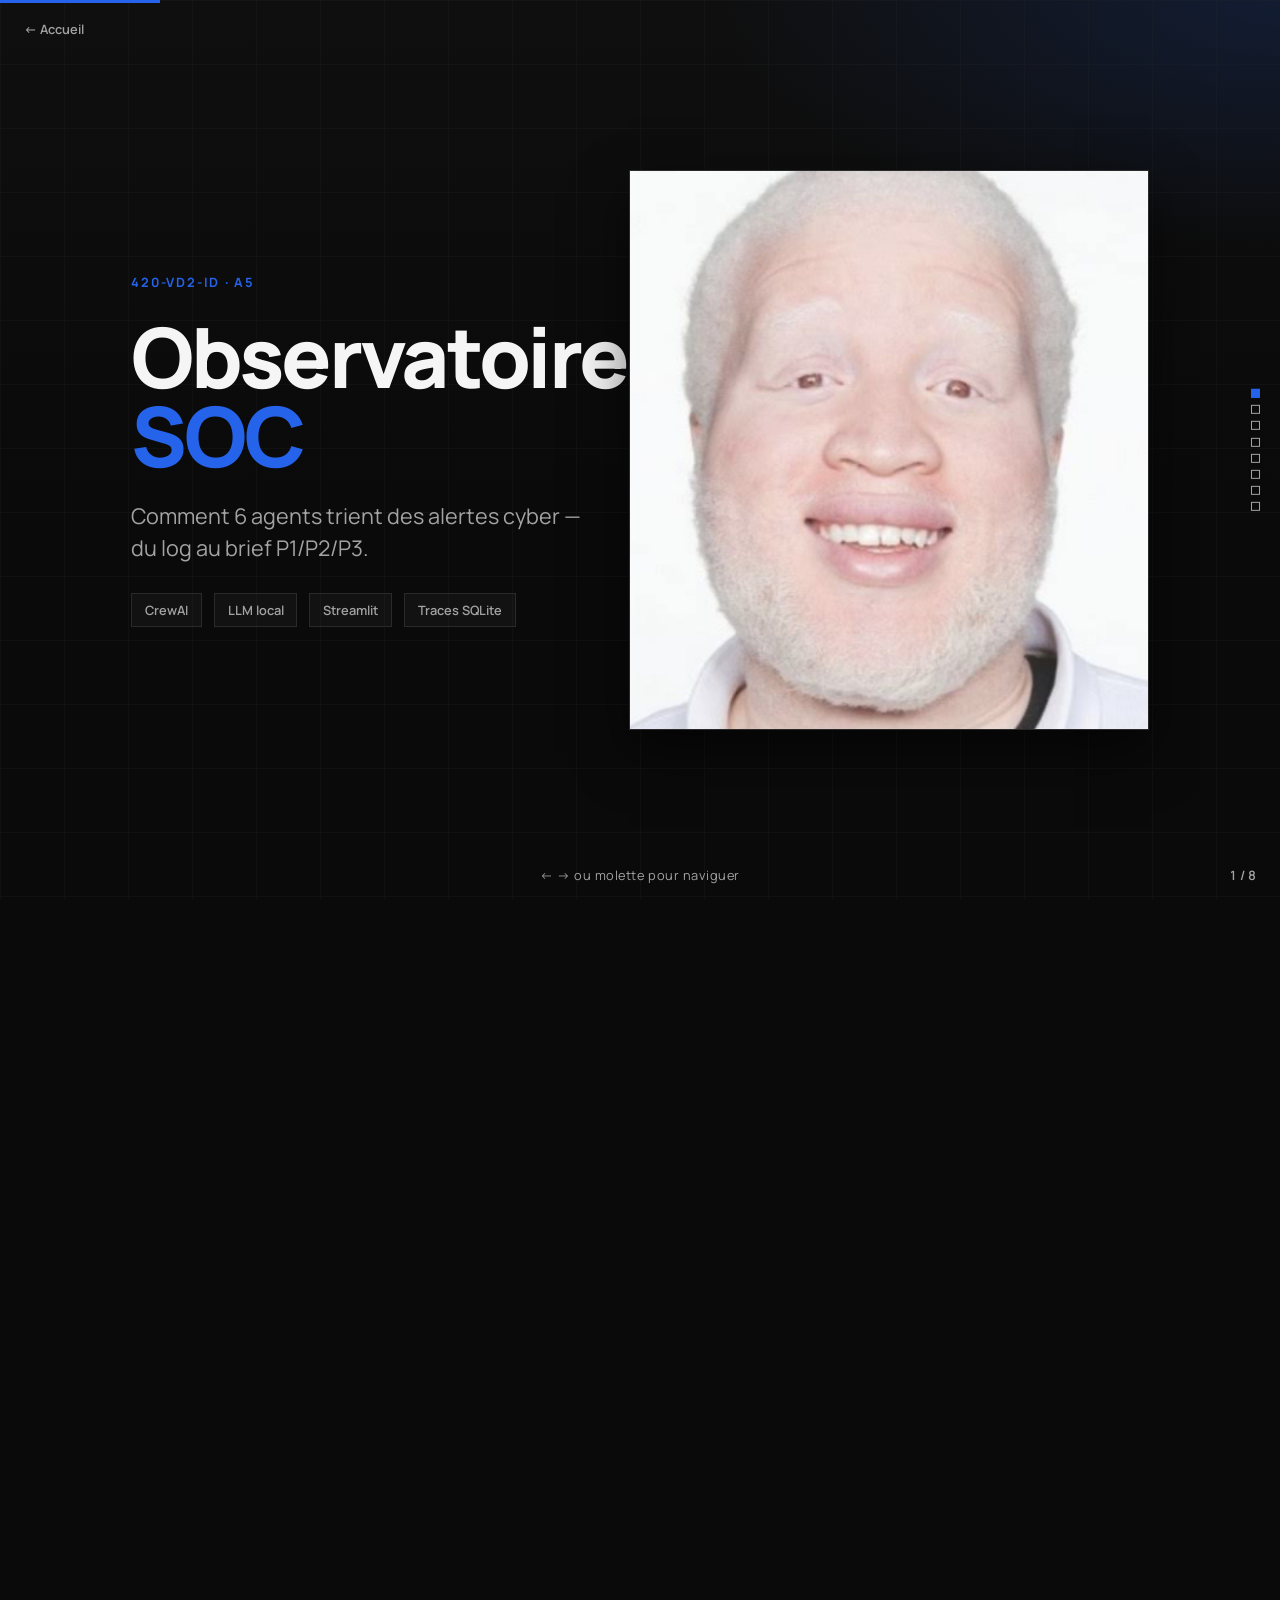
==== commit 0c9844e1: "Enlarge presentation memes and add three new photos. Make hero, stage, agent, and strip images occup" ====
--- a/presentation.html
+++ b/presentation.html
@@ -368,7 +368,7 @@
       flex-shrink: 0;
     }
 
-    /* Meme / avatar accents */
+    /* Meme / avatar accents — large on purpose */
     .meme {
       display: block;
       object-fit: cover;
@@ -377,25 +377,35 @@
     }
 
     .meme-hero {
-      width: min(280px, 32vw);
+      width: min(48vw, 520px);
+      flex: 1 1 42%;
       aspect-ratio: 1;
-      max-height: min(38vh, 280px);
-      transform: rotate(-2deg);
-      box-shadow: 0 18px 40px rgba(0, 0, 0, 0.45);
+      max-height: min(72vh, 560px);
+      height: min(72vh, 560px);
+      transform: rotate(-1.5deg);
+      box-shadow: 0 22px 50px rgba(0, 0, 0, 0.55);
     }
 
     .meme-side {
-      width: min(220px, 28vw);
+      width: 100%;
       aspect-ratio: 1;
-      max-height: min(32vh, 220px);
-      margin-left: auto;
-      transform: rotate(2.5deg);
-      box-shadow: 0 14px 32px rgba(0, 0, 0, 0.4);
+      max-height: min(52vh, 420px);
+      height: min(52vh, 420px);
+      transform: rotate(1.5deg);
+      box-shadow: 0 18px 40px rgba(0, 0, 0, 0.5);
+    }
+
+    .meme-wide {
+      width: 100%;
+      max-height: min(42vh, 360px);
+      height: min(42vh, 360px);
+      object-fit: cover;
+      box-shadow: 0 16px 36px rgba(0, 0, 0, 0.45);
     }
 
     .meme-inline {
-      width: 72px;
-      height: 72px;
+      width: clamp(96px, 14vw, 140px);
+      height: clamp(96px, 14vw, 140px);
       border-radius: 4px;
       flex-shrink: 0;
     }
@@ -403,36 +413,47 @@
     .agent-card .meme-avatar {
       width: 100%;
       aspect-ratio: 1;
-      max-height: 72px;
-      margin-bottom: 0.15rem;
+      max-height: min(18vh, 140px);
+      height: min(18vh, 140px);
+      margin-bottom: 0.2rem;
       object-fit: cover;
     }
 
     .meme-row {
       display: flex;
-      flex-wrap: wrap;
-      gap: 0.6rem;
-      align-items: center;
+      flex-wrap: nowrap;
+      gap: clamp(0.5rem, 1.2vw, 1rem);
+      align-items: stretch;
+      width: 100%;
       margin-top: var(--element-gap);
     }
 
     .meme-row .meme {
-      width: clamp(64px, 10vw, 96px);
-      height: clamp(64px, 10vw, 96px);
+      flex: 1 1 0;
+      width: auto;
+      height: min(28vh, 220px);
+      min-width: 0;
       transform: rotate(var(--tilt, 0deg));
+    }
+
+    .meme-row.meme-row-lg .meme {
+      height: min(38vh, 300px);
     }
 
     .panel-with-meme {
       display: grid;
-      grid-template-columns: 1fr auto;
-      gap: 0.75rem;
-      align-items: start;
+      grid-template-columns: 1fr minmax(140px, 38%);
+      gap: 0.85rem;
+      align-items: stretch;
     }
 
     .panel-with-meme .meme {
-      width: 88px;
-      height: 88px;
-      transform: rotate(3deg);
+      width: 100%;
+      height: 100%;
+      min-height: min(28vh, 220px);
+      max-height: min(36vh, 280px);
+      transform: none;
+      align-self: stretch;
     }
 
     .title-slide .slide-content {
@@ -447,6 +468,23 @@
       flex-direction: column;
       gap: var(--content-gap);
       min-width: 0;
+      flex: 0 1 46%;
+    }
+
+    .split-visual {
+      display: grid;
+      grid-template-columns: minmax(0, 0.9fr) minmax(0, 1.1fr);
+      gap: clamp(1rem, 3vw, 2.5rem);
+      align-items: center;
+      width: 100%;
+    }
+
+    .split-visual .meme-stage {
+      width: 100%;
+      min-height: min(58vh, 480px);
+      height: min(58vh, 480px);
+      object-fit: cover;
+      box-shadow: 0 20px 48px rgba(0, 0, 0, 0.5);
     }
 
     /* Closing */
@@ -599,7 +637,7 @@
     }
 
     @media (max-width: 900px) {
-      .split, .duo, .flow, .pipeline, .viz-grid, .close-points {
+      .split, .duo, .flow, .pipeline, .viz-grid, .close-points, .split-visual {
         grid-template-columns: 1fr 1fr;
       }
 
@@ -609,15 +647,29 @@
 
       .title-slide .slide-content {
         flex-direction: column;
-        align-items: flex-start;
-      }
+        align-items: stretch;
+      }
+
+      .title-copy { flex: 1 1 auto; }
 
       .meme-hero {
-        align-self: flex-end;
+        width: 100%;
+        max-height: min(42vh, 360px);
+        height: min(42vh, 360px);
+        align-self: stretch;
       }
 
       .panel-with-meme {
+        grid-template-columns: 1fr minmax(120px, 34%);
+      }
+
+      .split-visual {
         grid-template-columns: 1fr;
+      }
+
+      .split-visual .meme-stage {
+        min-height: min(36vh, 280px);
+        height: min(36vh, 280px);
       }
     }
 
@@ -626,18 +678,34 @@
         --title-size: clamp(1.25rem, 7vw, 2.5rem);
       }
 
-      .split, .duo, .flow, .pipeline, .viz-grid, .close-points {
+      .split, .duo, .flow, .pipeline, .viz-grid, .close-points, .split-visual {
         grid-template-columns: 1fr;
       }
 
       .nav-dots { display: none; }
 
-      .meme-side, .meme-hero {
-        display: none;
+      .meme-hero, .meme-side, .meme-wide, .split-visual .meme-stage {
+        max-height: min(34vh, 260px);
+        height: min(34vh, 260px);
       }
 
       .agent-card .meme-avatar {
-        max-height: 56px;
+        max-height: min(14vh, 100px);
+        height: min(14vh, 100px);
+      }
+
+      .meme-row .meme,
+      .meme-row.meme-row-lg .meme {
+        height: min(18vh, 140px);
+      }
+
+      .panel-with-meme {
+        grid-template-columns: 1fr;
+      }
+
+      .panel-with-meme .meme {
+        min-height: min(22vh, 180px);
+        max-height: min(26vh, 200px);
       }
     }
 
@@ -680,27 +748,27 @@
             <span class="pill">Traces SQLite</span>
           </div>
         </div>
-        <img class="meme meme-hero reveal reveal-d2" src="assets/memes/dream-girl.jpg" alt="" width="280" height="280" />
+        <img class="meme meme-hero reveal reveal-d2" src="assets/memes/white-smile.png" alt="" width="520" height="520" />
       </div>
     </section>
 
     <!-- 2. Problem -->
     <section class="slide" data-slide="1" aria-label="Problème">
       <div class="slide-content">
-        <div class="split">
+        <div class="split-visual">
           <div class="stack">
             <p class="eyebrow reveal">Le problème</p>
             <h2 class="reveal reveal-d1">Trop d’alertes,<br />trop peu de temps</h2>
             <p class="lede reveal reveal-d2">
               Un SOC doit décider vite : quoi prioriser, quoi ignorer, quoi corréler.
             </p>
-            <img class="meme meme-side reveal reveal-d3" src="assets/memes/baby.jpg" alt="" width="220" height="220" />
+            <ul class="bullets reveal reveal-d3">
+              <li>Volume élevé → fatigue de l’analyste</li>
+              <li>Un seul chatbot mélange tout (collecte, score, rapport)</li>
+              <li>Besoin de voir <em>qui</em> fait quoi, combien ça coûte, où ça rame</li>
+            </ul>
           </div>
-          <ul class="bullets reveal reveal-d3">
-            <li>Volume élevé → fatigue de l’analyste</li>
-            <li>Un seul chatbot mélange tout (collecte, score, rapport)</li>
-            <li>Besoin de voir <em>qui</em> fait quoi, combien ça coûte, où ça rame</li>
-          </ul>
+          <img class="meme meme-stage reveal reveal-d2" src="assets/memes/desk-crash.png" alt="" width="640" height="480" />
         </div>
       </div>
     </section>
@@ -715,37 +783,37 @@
         </div>
         <div class="pipeline reveal reveal-d3">
           <article class="agent-card" style="--agent-color:#2563eb">
-            <img class="meme meme-avatar" src="assets/memes/agent-blue.jpg" alt="" width="72" height="72" />
+            <img class="meme meme-avatar" src="assets/memes/agent-blue.jpg" alt="" width="140" height="140" />
             <span class="n">01</span>
             <strong>Coordonnateur</strong>
             <p>Découpe la mission</p>
           </article>
           <article class="agent-card" style="--agent-color:#0891b2">
-            <img class="meme meme-avatar" src="assets/memes/flat-top.jpg" alt="" width="72" height="72" />
+            <img class="meme meme-avatar" src="assets/memes/beard-glasses.png" alt="" width="140" height="140" />
             <span class="n">02</span>
             <strong>Collecteur</strong>
             <p>Alertes + inventaire</p>
           </article>
           <article class="agent-card" style="--agent-color:#7c3aed">
-            <img class="meme meme-avatar" src="assets/memes/ayanokoji.jpg" alt="" width="72" height="72" />
+            <img class="meme meme-avatar" src="assets/memes/ayanokoji.jpg" alt="" width="140" height="140" />
             <span class="n">03</span>
             <strong>Classificateur</strong>
             <p>Type / gravité / FP</p>
           </article>
           <article class="agent-card" style="--agent-color:#c2410c">
-            <img class="meme meme-avatar" src="assets/memes/dream-girl.jpg" alt="" width="72" height="72" />
+            <img class="meme meme-avatar" src="assets/memes/dream-girl.jpg" alt="" width="140" height="140" />
             <span class="n">04</span>
             <strong>Corrélateur</strong>
             <p>Campagnes & chaînes</p>
           </article>
           <article class="agent-card" style="--agent-color:#b91c1c">
-            <img class="meme meme-avatar" src="assets/memes/baby.jpg" alt="" width="72" height="72" />
+            <img class="meme meme-avatar" src="assets/memes/white-smile.png" alt="" width="140" height="140" />
             <span class="n">05</span>
             <strong>Évaluateur</strong>
             <p>Score risque + check</p>
           </article>
           <article class="agent-card" style="--agent-color:#047857">
-            <img class="meme meme-avatar" src="assets/memes/flat-top.jpg" alt="" width="72" height="72" />
+            <img class="meme meme-avatar" src="assets/memes/flat-top.jpg" alt="" width="140" height="140" />
             <span class="n">06</span>
             <strong>Rapporteur</strong>
             <p>Brief P1 / P2 / P3</p>
@@ -760,12 +828,13 @@
         <div class="stack" style="margin-bottom: var(--element-gap);">
           <p class="eyebrow reveal">Une mission, de A à Z</p>
           <h2 class="reveal reveal-d1">Ce qui se passe quand vous lancez un run</h2>
-          <div class="meme-row reveal reveal-d2">
-            <img class="meme" style="--tilt:4deg" src="assets/memes/flat-top.jpg" alt="" width="96" height="96" />
-            <img class="meme" style="--tilt:-3deg" src="assets/memes/agent-blue.jpg" alt="" width="96" height="96" />
+          <div class="meme-row meme-row-lg reveal reveal-d2">
+            <img class="meme" style="--tilt:2deg" src="assets/memes/beard-glasses.png" alt="" width="300" height="300" />
+            <img class="meme" style="--tilt:-2deg" src="assets/memes/baby.jpg" alt="" width="300" height="300" />
+            <img class="meme" style="--tilt:1deg" src="assets/memes/flat-top.jpg" alt="" width="300" height="300" />
           </div>
         </div>
-        <div class="flow reveal reveal-d2">
+        <div class="flow reveal reveal-d3">
           <article class="flow-step">
             <div class="n">1</div>
             <h3>Mission</h3>
@@ -811,7 +880,7 @@
                 Instantanés. Donnent le socle factuel (alertes, criticité, P1/P2/P3 règles).
               </p>
             </div>
-            <img class="meme" src="assets/memes/flat-top.jpg" alt="" width="88" height="88" />
+            <img class="meme" src="assets/memes/desk-crash.png" alt="" width="280" height="280" />
           </article>
           <article class="panel panel-with-meme">
             <div>
@@ -826,7 +895,7 @@
                 Plan, synthèse, corrélation narrative, brief. Mode offline = outils + synthèse déterministe.
               </p>
             </div>
-            <img class="meme" src="assets/memes/agent-blue.jpg" alt="" width="88" height="88" />
+            <img class="meme" src="assets/memes/white-smile.png" alt="" width="280" height="280" />
           </article>
         </div>
       </div>
@@ -839,10 +908,10 @@
           <p class="eyebrow reveal">Observabilité</p>
           <h2 class="reveal reveal-d1">Le dashboard montre le travail des agents</h2>
           <p class="lede reveal reveal-d2">Streamlit + Plotly · traces dans <span class="mono">data/traces/observatory.db</span></p>
-          <div class="meme-row reveal reveal-d3">
-            <img class="meme" style="--tilt:-4deg" src="assets/memes/ayanokoji.jpg" alt="" width="96" height="96" />
-            <img class="meme" style="--tilt:3deg" src="assets/memes/baby.jpg" alt="" width="96" height="96" />
-            <img class="meme" style="--tilt:-2deg" src="assets/memes/dream-girl.jpg" alt="" width="96" height="96" />
+          <div class="meme-row meme-row-lg reveal reveal-d3">
+            <img class="meme" style="--tilt:-2deg" src="assets/memes/ayanokoji.jpg" alt="" width="300" height="300" />
+            <img class="meme" style="--tilt:2deg" src="assets/memes/beard-glasses.png" alt="" width="300" height="300" />
+            <img class="meme" style="--tilt:-1deg" src="assets/memes/dream-girl.jpg" alt="" width="300" height="300" />
           </div>
         </div>
         <div class="viz-grid reveal reveal-d3">
@@ -877,19 +946,19 @@
     <!-- 7. Demo path -->
     <section class="slide" data-slide="6" aria-label="Démo">
       <div class="slide-content">
-        <div class="split">
+        <div class="split-visual">
           <div class="stack">
             <p class="eyebrow reveal">Pour présenter</p>
             <h2 class="reveal reveal-d1">Parcours démo en 4 gestes</h2>
             <p class="lede reveal reveal-d2">Données 100 % synthétiques ACME-LAB — aucun log réel.</p>
-            <img class="meme meme-side reveal reveal-d3" src="assets/memes/ayanokoji.jpg" alt="" width="220" height="220" />
+            <ol class="demo-list reveal reveal-d3">
+              <li><span class="n">1</span><span>Démarrer le LLM local, puis <strong>streamlit run dashboard/app.py</strong></span></li>
+              <li><span class="n">2</span><span>Lancer un scénario (ex. précurseurs ransomware) depuis l’onglet Lancer</span></li>
+              <li><span class="n">3</span><span>Montrer le relais live : agent actif → brief P1</span></li>
+              <li><span class="n">4</span><span>Rejouer au slider + comparer deux runs</span></li>
+            </ol>
           </div>
-          <ol class="demo-list reveal reveal-d3">
-            <li><span class="n">1</span><span>Démarrer le LLM local, puis <strong>streamlit run dashboard/app.py</strong></span></li>
-            <li><span class="n">2</span><span>Lancer un scénario (ex. précurseurs ransomware) depuis l’onglet Lancer</span></li>
-            <li><span class="n">3</span><span>Montrer le relais live : agent actif → brief P1</span></li>
-            <li><span class="n">4</span><span>Rejouer au slider + comparer deux runs</span></li>
-          </ol>
+          <img class="meme meme-stage reveal reveal-d2" src="assets/memes/ayanokoji.jpg" alt="" width="640" height="480" />
         </div>
       </div>
     </section>
@@ -901,27 +970,24 @@
           <p class="eyebrow reveal">À retenir</p>
           <h2 class="reveal reveal-d1">Ce que le projet démontre</h2>
         </div>
-        <div class="close-points reveal reveal-d2">
+        <div class="meme-row meme-row-lg reveal reveal-d2" style="margin-bottom: var(--content-gap);">
+          <img class="meme" style="--tilt:-2deg" src="assets/memes/white-smile.png" alt="" width="320" height="320" />
+          <img class="meme" style="--tilt:2deg" src="assets/memes/beard-glasses.png" alt="" width="320" height="320" />
+          <img class="meme" style="--tilt:-1deg" src="assets/memes/desk-crash.png" alt="" width="320" height="320" />
+        </div>
+        <div class="close-points reveal reveal-d3">
           <article>
-            <img class="meme meme-inline" src="assets/memes/agent-blue.jpg" alt="" width="72" height="72" style="margin-bottom:0.5rem;" />
             <h3>Spécialisation</h3>
             <p>6 rôles clairs battent un agent unique qui fait tout mal.</p>
           </article>
           <article>
-            <img class="meme meme-inline" src="assets/memes/flat-top.jpg" alt="" width="72" height="72" style="margin-bottom:0.5rem;" />
             <h3>Transparence</h3>
             <p>Chaque étape est tracée : on voit le goulot (souvent l’évaluateur / LLM).</p>
           </article>
           <article>
-            <img class="meme meme-inline" src="assets/memes/dream-girl.jpg" alt="" width="72" height="72" style="margin-bottom:0.5rem;" />
             <h3>Actionnable</h3>
-            <p>Sortie = priorités P1/P2/P3 + actions, pas un pavé de chat.</p>
-          </article>
-        </div>
-        <div class="meme-row reveal reveal-d3" style="margin-top: var(--content-gap);">
-          <img class="meme" style="--tilt:-3deg" src="assets/memes/ayanokoji.jpg" alt="" width="96" height="96" />
-          <img class="meme" style="--tilt:2deg" src="assets/memes/baby.jpg" alt="" width="96" height="96" />
-          <p class="subtitle" style="margin:0;">Questions ?</p>
+            <p>Sortie = priorités P1/P2/P3 + actions, pas un pavé de chat. Questions ?</p>
+          </article>
         </div>
       </div>
     </section>
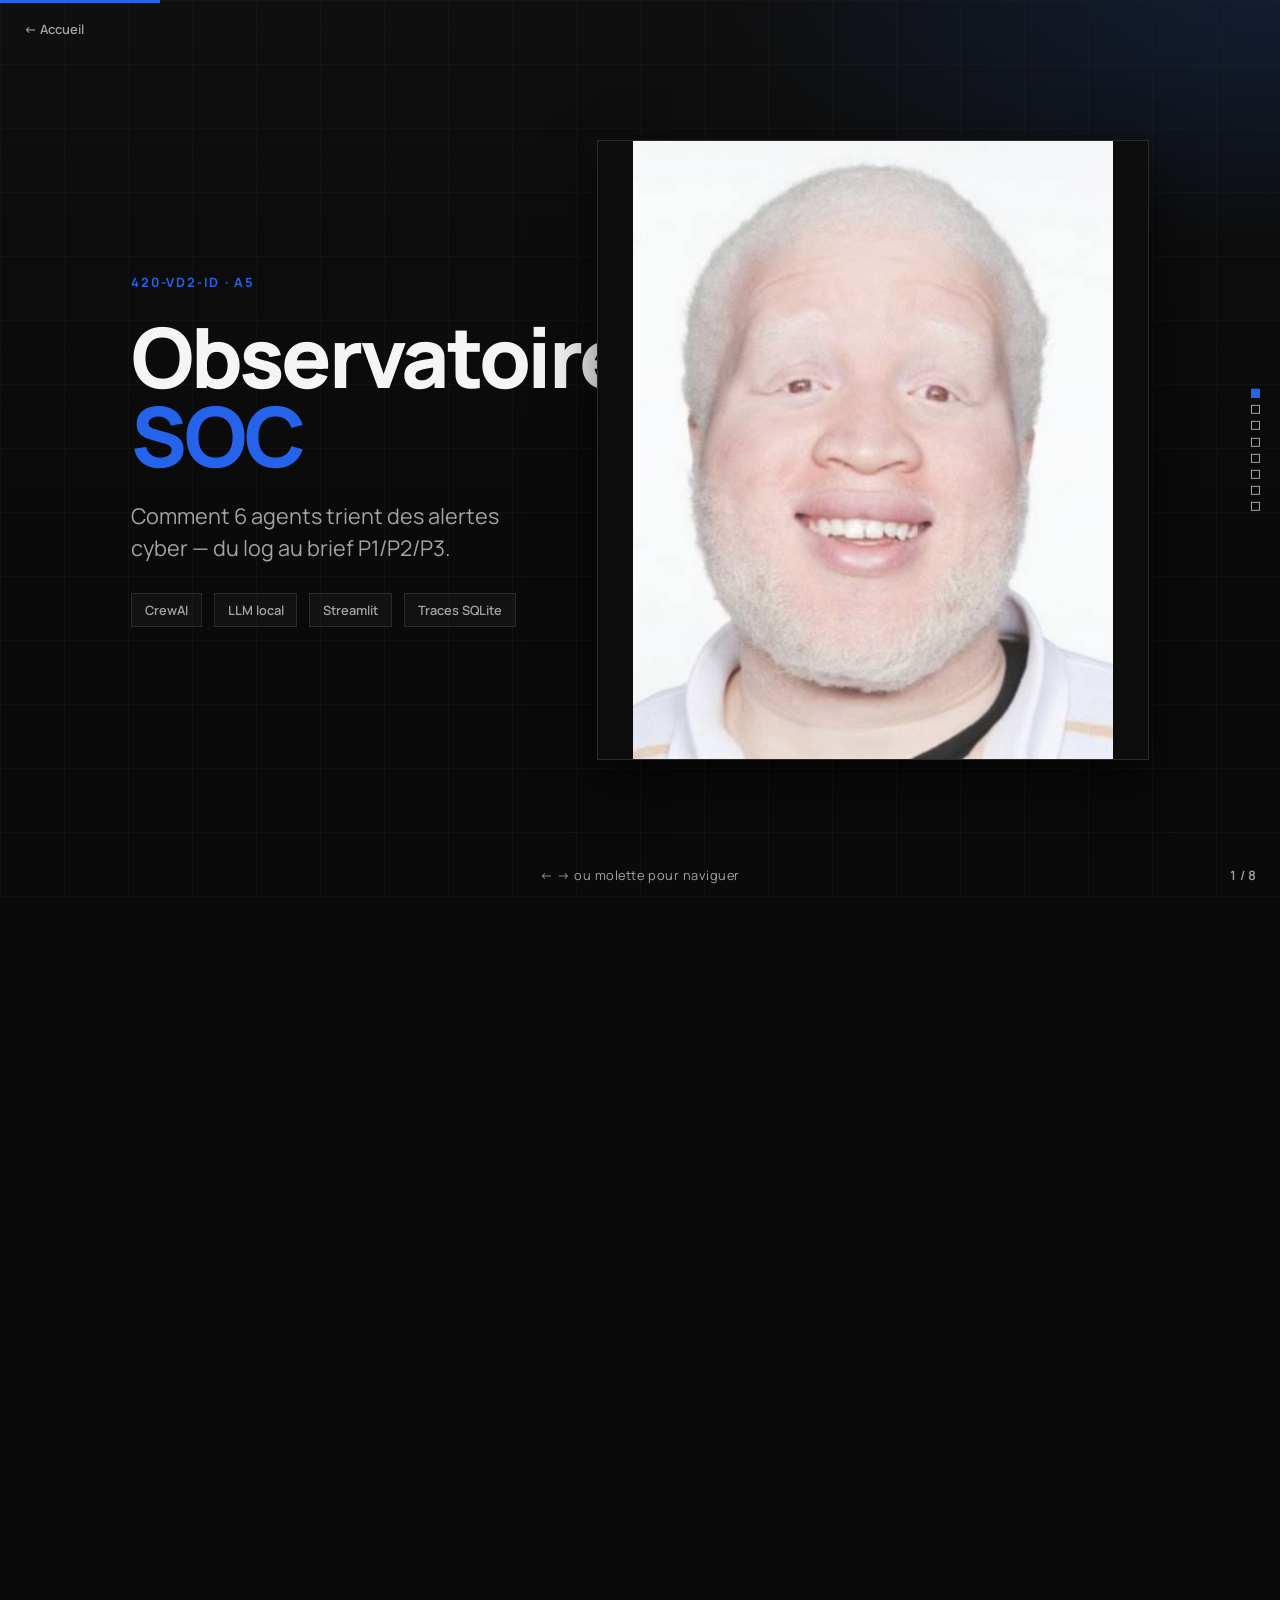
==== commit 2a1faa6d: "Show full uncropped photos and clean up meme layout. Use object-fit: contain, drop tilted square cro" ====
--- a/presentation.html
+++ b/presentation.html
@@ -368,92 +368,74 @@
       flex-shrink: 0;
     }
 
-    /* Meme / avatar accents — large on purpose */
+    /* Photos: show full image, never crop */
     .meme {
       display: block;
-      object-fit: cover;
+      object-fit: contain;
+      object-position: center;
       border: 1px solid var(--line);
-      background: #111;
+      background: #0d0d0d;
+      width: auto;
+      height: auto;
+      max-width: 100%;
     }
 
     .meme-hero {
-      width: min(48vw, 520px);
-      flex: 1 1 42%;
-      aspect-ratio: 1;
-      max-height: min(72vh, 560px);
-      height: min(72vh, 560px);
-      transform: rotate(-1.5deg);
+      flex: 1 1 48%;
+      width: min(48vw, 560px);
+      max-height: min(78vh, 620px);
+      height: auto;
       box-shadow: 0 22px 50px rgba(0, 0, 0, 0.55);
     }
 
-    .meme-side {
-      width: 100%;
-      aspect-ratio: 1;
-      max-height: min(52vh, 420px);
-      height: min(52vh, 420px);
-      transform: rotate(1.5deg);
-      box-shadow: 0 18px 40px rgba(0, 0, 0, 0.5);
-    }
-
-    .meme-wide {
-      width: 100%;
-      max-height: min(42vh, 360px);
-      height: min(42vh, 360px);
-      object-fit: cover;
-      box-shadow: 0 16px 36px rgba(0, 0, 0, 0.45);
-    }
-
-    .meme-inline {
-      width: clamp(96px, 14vw, 140px);
-      height: clamp(96px, 14vw, 140px);
-      border-radius: 4px;
-      flex-shrink: 0;
+    .meme-stage {
+      width: 100%;
+      max-height: min(70vh, 560px);
+      height: auto;
+      box-shadow: 0 20px 48px rgba(0, 0, 0, 0.5);
     }
 
     .agent-card .meme-avatar {
       width: 100%;
-      aspect-ratio: 1;
-      max-height: min(18vh, 140px);
-      height: min(18vh, 140px);
-      margin-bottom: 0.2rem;
-      object-fit: cover;
-    }
-
-    .meme-row {
+      height: auto;
+      max-height: min(22vh, 160px);
+      margin-bottom: 0.35rem;
+      object-fit: contain;
+      background: #0d0d0d;
+    }
+
+    .meme-gallery {
+      display: grid;
+      grid-template-columns: repeat(3, minmax(0, 1fr));
+      gap: clamp(0.6rem, 1.4vw, 1.1rem);
+      width: 100%;
+      align-items: center;
+    }
+
+    .meme-gallery .meme {
+      width: 100%;
+      max-height: min(34vh, 280px);
+      justify-self: center;
+    }
+
+    .meme-gallery.meme-gallery-2 {
+      grid-template-columns: repeat(2, minmax(0, 1fr));
+    }
+
+    .meme-gallery.meme-gallery-2 .meme {
+      max-height: min(42vh, 340px);
+    }
+
+    .panel.stack-meme {
       display: flex;
-      flex-wrap: nowrap;
-      gap: clamp(0.5rem, 1.2vw, 1rem);
-      align-items: stretch;
-      width: 100%;
-      margin-top: var(--element-gap);
-    }
-
-    .meme-row .meme {
-      flex: 1 1 0;
-      width: auto;
-      height: min(28vh, 220px);
-      min-width: 0;
-      transform: rotate(var(--tilt, 0deg));
-    }
-
-    .meme-row.meme-row-lg .meme {
-      height: min(38vh, 300px);
-    }
-
-    .panel-with-meme {
-      display: grid;
-      grid-template-columns: 1fr minmax(140px, 38%);
-      gap: 0.85rem;
-      align-items: stretch;
-    }
-
-    .panel-with-meme .meme {
-      width: 100%;
-      height: 100%;
-      min-height: min(28vh, 220px);
-      max-height: min(36vh, 280px);
-      transform: none;
-      align-self: stretch;
+      flex-direction: column;
+      gap: 0.75rem;
+    }
+
+    .panel.stack-meme .meme {
+      width: 100%;
+      max-height: min(32vh, 260px);
+      margin-top: auto;
     }
 
     .title-slide .slide-content {
@@ -468,23 +450,19 @@
       flex-direction: column;
       gap: var(--content-gap);
       min-width: 0;
-      flex: 0 1 46%;
+      flex: 0 1 42%;
     }
 
     .split-visual {
       display: grid;
-      grid-template-columns: minmax(0, 0.9fr) minmax(0, 1.1fr);
+      grid-template-columns: minmax(0, 0.85fr) minmax(0, 1.15fr);
       gap: clamp(1rem, 3vw, 2.5rem);
       align-items: center;
       width: 100%;
     }
 
     .split-visual .meme-stage {
-      width: 100%;
-      min-height: min(58vh, 480px);
-      height: min(58vh, 480px);
-      object-fit: cover;
-      box-shadow: 0 20px 48px rgba(0, 0, 0, 0.5);
+      justify-self: center;
     }
 
     /* Closing */
@@ -654,22 +632,20 @@
 
       .meme-hero {
         width: 100%;
-        max-height: min(42vh, 360px);
-        height: min(42vh, 360px);
-        align-self: stretch;
-      }
-
-      .panel-with-meme {
-        grid-template-columns: 1fr minmax(120px, 34%);
+        max-height: min(40vh, 340px);
+        align-self: center;
       }
 
       .split-visual {
         grid-template-columns: 1fr;
       }
 
-      .split-visual .meme-stage {
-        min-height: min(36vh, 280px);
-        height: min(36vh, 280px);
+      .meme-stage {
+        max-height: min(38vh, 300px);
+      }
+
+      .meme-gallery {
+        grid-template-columns: repeat(2, minmax(0, 1fr));
       }
     }
 
@@ -678,34 +654,23 @@
         --title-size: clamp(1.25rem, 7vw, 2.5rem);
       }
 
-      .split, .duo, .flow, .pipeline, .viz-grid, .close-points, .split-visual {
+      .split, .duo, .flow, .pipeline, .viz-grid, .close-points, .split-visual, .meme-gallery, .meme-gallery.meme-gallery-2 {
         grid-template-columns: 1fr;
       }
 
       .nav-dots { display: none; }
 
-      .meme-hero, .meme-side, .meme-wide, .split-visual .meme-stage {
-        max-height: min(34vh, 260px);
-        height: min(34vh, 260px);
+      .meme-hero, .meme-stage {
+        max-height: min(32vh, 240px);
       }
 
       .agent-card .meme-avatar {
-        max-height: min(14vh, 100px);
-        height: min(14vh, 100px);
-      }
-
-      .meme-row .meme,
-      .meme-row.meme-row-lg .meme {
-        height: min(18vh, 140px);
-      }
-
-      .panel-with-meme {
-        grid-template-columns: 1fr;
-      }
-
-      .panel-with-meme .meme {
-        min-height: min(22vh, 180px);
-        max-height: min(26vh, 200px);
+        max-height: min(16vh, 110px);
+      }
+
+      .meme-gallery .meme,
+      .panel.stack-meme .meme {
+        max-height: min(24vh, 180px);
       }
     }
 
@@ -748,7 +713,7 @@
             <span class="pill">Traces SQLite</span>
           </div>
         </div>
-        <img class="meme meme-hero reveal reveal-d2" src="assets/memes/white-smile.png" alt="" width="520" height="520" />
+        <img class="meme meme-hero reveal reveal-d2" src="assets/memes/white-smile.png" alt="" />
       </div>
     </section>
 
@@ -768,7 +733,7 @@
               <li>Besoin de voir <em>qui</em> fait quoi, combien ça coûte, où ça rame</li>
             </ul>
           </div>
-          <img class="meme meme-stage reveal reveal-d2" src="assets/memes/desk-crash.png" alt="" width="640" height="480" />
+          <img class="meme meme-stage reveal reveal-d2" src="assets/memes/desk-crash.png" alt="" />
         </div>
       </div>
     </section>
@@ -783,37 +748,37 @@
         </div>
         <div class="pipeline reveal reveal-d3">
           <article class="agent-card" style="--agent-color:#2563eb">
-            <img class="meme meme-avatar" src="assets/memes/agent-blue.jpg" alt="" width="140" height="140" />
+            <img class="meme meme-avatar" src="assets/memes/agent-blue.jpg" alt="" />
             <span class="n">01</span>
             <strong>Coordonnateur</strong>
             <p>Découpe la mission</p>
           </article>
           <article class="agent-card" style="--agent-color:#0891b2">
-            <img class="meme meme-avatar" src="assets/memes/beard-glasses.png" alt="" width="140" height="140" />
+            <img class="meme meme-avatar" src="assets/memes/beard-glasses.png" alt="" />
             <span class="n">02</span>
             <strong>Collecteur</strong>
             <p>Alertes + inventaire</p>
           </article>
           <article class="agent-card" style="--agent-color:#7c3aed">
-            <img class="meme meme-avatar" src="assets/memes/ayanokoji.jpg" alt="" width="140" height="140" />
+            <img class="meme meme-avatar" src="assets/memes/baby.jpg" alt="" />
             <span class="n">03</span>
             <strong>Classificateur</strong>
             <p>Type / gravité / FP</p>
           </article>
           <article class="agent-card" style="--agent-color:#c2410c">
-            <img class="meme meme-avatar" src="assets/memes/dream-girl.jpg" alt="" width="140" height="140" />
+            <img class="meme meme-avatar" src="assets/memes/dream-girl.jpg" alt="" />
             <span class="n">04</span>
             <strong>Corrélateur</strong>
             <p>Campagnes & chaînes</p>
           </article>
           <article class="agent-card" style="--agent-color:#b91c1c">
-            <img class="meme meme-avatar" src="assets/memes/white-smile.png" alt="" width="140" height="140" />
+            <img class="meme meme-avatar" src="assets/memes/white-smile.png" alt="" />
             <span class="n">05</span>
             <strong>Évaluateur</strong>
             <p>Score risque + check</p>
           </article>
           <article class="agent-card" style="--agent-color:#047857">
-            <img class="meme meme-avatar" src="assets/memes/flat-top.jpg" alt="" width="140" height="140" />
+            <img class="meme meme-avatar" src="assets/memes/flat-top.jpg" alt="" />
             <span class="n">06</span>
             <strong>Rapporteur</strong>
             <p>Brief P1 / P2 / P3</p>
@@ -825,36 +790,34 @@
     <!-- 4. One run lifecycle -->
     <section class="slide" data-slide="3" aria-label="Cycle d'une mission">
       <div class="slide-content">
-        <div class="stack" style="margin-bottom: var(--element-gap);">
-          <p class="eyebrow reveal">Une mission, de A à Z</p>
-          <h2 class="reveal reveal-d1">Ce qui se passe quand vous lancez un run</h2>
-          <div class="meme-row meme-row-lg reveal reveal-d2">
-            <img class="meme" style="--tilt:2deg" src="assets/memes/beard-glasses.png" alt="" width="300" height="300" />
-            <img class="meme" style="--tilt:-2deg" src="assets/memes/baby.jpg" alt="" width="300" height="300" />
-            <img class="meme" style="--tilt:1deg" src="assets/memes/flat-top.jpg" alt="" width="300" height="300" />
+        <div class="split-visual">
+          <div class="stack">
+            <p class="eyebrow reveal">Une mission, de A à Z</p>
+            <h2 class="reveal reveal-d1">Ce qui se passe quand vous lancez un run</h2>
+            <div class="flow reveal reveal-d2" style="grid-template-columns: 1fr 1fr;">
+              <article class="flow-step">
+                <div class="n">1</div>
+                <h3>Mission</h3>
+                <p>Scénario choisi (ex. ransomware) ou sites perso. Run ID créé en SQLite.</p>
+              </article>
+              <article class="flow-step">
+                <div class="n">2</div>
+                <h3>Outils</h3>
+                <p>Lecture des logs, inventaire des actifs, score règles — avant les LLM.</p>
+              </article>
+              <article class="flow-step">
+                <div class="n">3</div>
+                <h3>Relais agents</h3>
+                <p>6 étapes CrewAI séquentielles. Chaque sortie alimente la suivante.</p>
+              </article>
+              <article class="flow-step">
+                <div class="n">4</div>
+                <h3>Brief + traces</h3>
+                <p>Rapport final + métriques pour le dashboard.</p>
+              </article>
+            </div>
           </div>
-        </div>
-        <div class="flow reveal reveal-d3">
-          <article class="flow-step">
-            <div class="n">1</div>
-            <h3>Mission</h3>
-            <p>Scénario choisi (ex. ransomware) ou sites perso. Run ID créé en SQLite.</p>
-          </article>
-          <article class="flow-step">
-            <div class="n">2</div>
-            <h3>Outils</h3>
-            <p>Lecture des logs, inventaire des actifs, score règles — avant les LLM.</p>
-          </article>
-          <article class="flow-step">
-            <div class="n">3</div>
-            <h3>Relais agents</h3>
-            <p>6 étapes CrewAI séquentielles. Chaque sortie alimente la suivante.</p>
-          </article>
-          <article class="flow-step">
-            <div class="n">4</div>
-            <h3>Brief + traces</h3>
-            <p>Rapport final + métriques (durée, jetons, outils, qualité) pour le dashboard.</p>
-          </article>
+          <img class="meme meme-stage reveal reveal-d2" src="assets/memes/beard-glasses.png" alt="" />
         </div>
       </div>
     </section>
@@ -867,7 +830,7 @@
           <h2 class="reveal reveal-d1">Outils déterministes + LLM local</h2>
         </div>
         <div class="duo reveal reveal-d2">
-          <article class="panel panel-with-meme">
+          <article class="panel stack-meme">
             <div>
               <span class="tag ok">Outils (≥3)</span>
               <h3>Faits, pas d’invention</h3>
@@ -880,9 +843,9 @@
                 Instantanés. Donnent le socle factuel (alertes, criticité, P1/P2/P3 règles).
               </p>
             </div>
-            <img class="meme" src="assets/memes/desk-crash.png" alt="" width="280" height="280" />
+            <img class="meme" src="assets/memes/flat-top.jpg" alt="" />
           </article>
-          <article class="panel panel-with-meme">
+          <article class="panel stack-meme">
             <div>
               <span class="tag warn">LLM</span>
               <h3>Raisonnement & rédaction</h3>
@@ -895,7 +858,7 @@
                 Plan, synthèse, corrélation narrative, brief. Mode offline = outils + synthèse déterministe.
               </p>
             </div>
-            <img class="meme" src="assets/memes/white-smile.png" alt="" width="280" height="280" />
+            <img class="meme" src="assets/memes/agent-blue.jpg" alt="" />
           </article>
         </div>
       </div>
@@ -904,41 +867,31 @@
     <!-- 6. Dashboard -->
     <section class="slide" data-slide="5" aria-label="Dashboard">
       <div class="slide-content">
-        <div class="stack" style="margin-bottom: var(--element-gap);">
-          <p class="eyebrow reveal">Observabilité</p>
-          <h2 class="reveal reveal-d1">Le dashboard montre le travail des agents</h2>
-          <p class="lede reveal reveal-d2">Streamlit + Plotly · traces dans <span class="mono">data/traces/observatory.db</span></p>
-          <div class="meme-row meme-row-lg reveal reveal-d3">
-            <img class="meme" style="--tilt:-2deg" src="assets/memes/ayanokoji.jpg" alt="" width="300" height="300" />
-            <img class="meme" style="--tilt:2deg" src="assets/memes/beard-glasses.png" alt="" width="300" height="300" />
-            <img class="meme" style="--tilt:-1deg" src="assets/memes/dream-girl.jpg" alt="" width="300" height="300" />
+        <div class="split-visual">
+          <div class="stack">
+            <p class="eyebrow reveal">Observabilité</p>
+            <h2 class="reveal reveal-d1">Le dashboard montre le travail des agents</h2>
+            <p class="lede reveal reveal-d2">Streamlit + Plotly · traces dans <span class="mono">data/traces/observatory.db</span></p>
+            <div class="viz-grid reveal reveal-d3" style="grid-template-columns: 1fr 1fr;">
+              <article>
+                <h3>Live</h3>
+                <p>Checklist des 6 agents + graphe.</p>
+              </article>
+              <article>
+                <h3>KPI</h3>
+                <p>Durée, jetons, succès, qualité.</p>
+              </article>
+              <article>
+                <h3>Timeline / Sankey</h3>
+                <p>Ordre, durée, flux de jetons.</p>
+              </article>
+              <article>
+                <h3>Heatmap / Compare</h3>
+                <p>Latence scénario × agent, 2 runs.</p>
+              </article>
+            </div>
           </div>
-        </div>
-        <div class="viz-grid reveal reveal-d3">
-          <article>
-            <h3>Live</h3>
-            <p>Checklist des 6 agents + graphe : qui est actif pendant le run.</p>
-          </article>
-          <article>
-            <h3>KPI</h3>
-            <p>Durée, jetons, succès, qualité — santé du système d’un coup d’œil.</p>
-          </article>
-          <article>
-            <h3>Timeline</h3>
-            <p>Ordre et durée de chaque étape agent.</p>
-          </article>
-          <article>
-            <h3>Sankey</h3>
-            <p>Circulation des messages / jetons entre agents.</p>
-          </article>
-          <article>
-            <h3>Heatmap</h3>
-            <p>Latence ou erreurs : scénario × agent.</p>
-          </article>
-          <article>
-            <h3>Comparaison</h3>
-            <p>Deux runs côte à côte pour voir ce qui change.</p>
-          </article>
+          <img class="meme meme-stage reveal reveal-d2" src="assets/memes/dream-girl.jpg" alt="" />
         </div>
       </div>
     </section>
@@ -958,7 +911,7 @@
               <li><span class="n">4</span><span>Rejouer au slider + comparer deux runs</span></li>
             </ol>
           </div>
-          <img class="meme meme-stage reveal reveal-d2" src="assets/memes/ayanokoji.jpg" alt="" width="640" height="480" />
+          <img class="meme meme-stage reveal reveal-d2" src="assets/memes/ayanokoji.jpg" alt="" />
         </div>
       </div>
     </section>
@@ -970,10 +923,10 @@
           <p class="eyebrow reveal">À retenir</p>
           <h2 class="reveal reveal-d1">Ce que le projet démontre</h2>
         </div>
-        <div class="meme-row meme-row-lg reveal reveal-d2" style="margin-bottom: var(--content-gap);">
-          <img class="meme" style="--tilt:-2deg" src="assets/memes/white-smile.png" alt="" width="320" height="320" />
-          <img class="meme" style="--tilt:2deg" src="assets/memes/beard-glasses.png" alt="" width="320" height="320" />
-          <img class="meme" style="--tilt:-1deg" src="assets/memes/desk-crash.png" alt="" width="320" height="320" />
+        <div class="meme-gallery reveal reveal-d2" style="margin-bottom: var(--content-gap);">
+          <img class="meme" src="assets/memes/white-smile.png" alt="" />
+          <img class="meme" src="assets/memes/beard-glasses.png" alt="" />
+          <img class="meme" src="assets/memes/desk-crash.png" alt="" />
         </div>
         <div class="close-points reveal reveal-d3">
           <article>
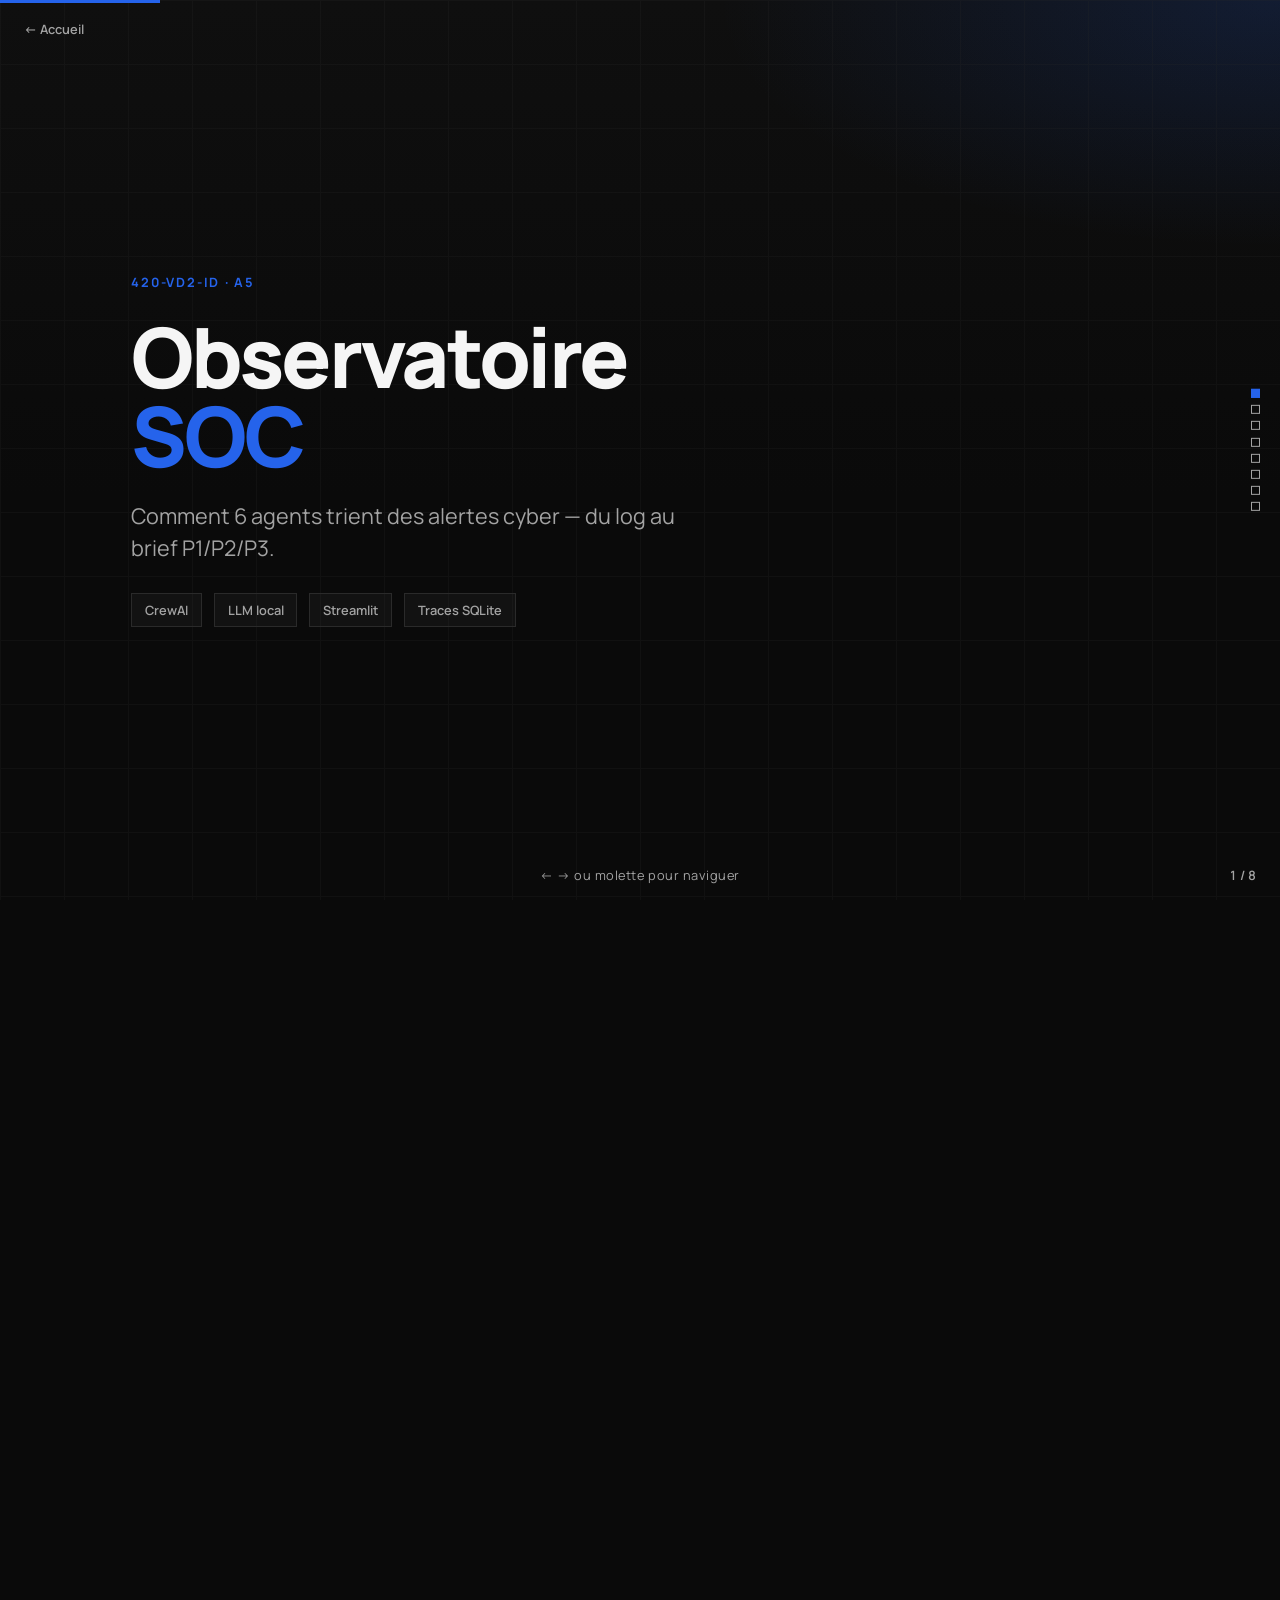
==== commit 9430badc: "Merge aedeb5ea37c385ed029a2b739c1bfa9211d75567 into e433e535208f084f9ce167114071788a4f623381" ====
--- a/presentation.html
+++ b/presentation.html
@@ -220,11 +220,11 @@
       background: var(--panel);
       border: 1px solid var(--line);
       border-top: 3px solid var(--agent-color, var(--accent));
-      padding: clamp(0.45rem, 1vw, 0.75rem);
-      min-height: 0;
+      padding: clamp(0.55rem, 1.2vw, 0.9rem);
+      min-height: clamp(5.5rem, 18vh, 9rem);
       display: flex;
       flex-direction: column;
-      gap: 0.25rem;
+      gap: 0.35rem;
     }
 
     .agent-card .n {
@@ -368,103 +368,6 @@
       flex-shrink: 0;
     }
 
-    /* Photos: show full image, never crop */
-    .meme {
-      display: block;
-      object-fit: contain;
-      object-position: center;
-      border: 1px solid var(--line);
-      background: #0d0d0d;
-      width: auto;
-      height: auto;
-      max-width: 100%;
-    }
-
-    .meme-hero {
-      flex: 1 1 48%;
-      width: min(48vw, 560px);
-      max-height: min(78vh, 620px);
-      height: auto;
-      box-shadow: 0 22px 50px rgba(0, 0, 0, 0.55);
-    }
-
-    .meme-stage {
-      width: 100%;
-      max-height: min(70vh, 560px);
-      height: auto;
-      box-shadow: 0 20px 48px rgba(0, 0, 0, 0.5);
-    }
-
-    .agent-card .meme-avatar {
-      width: 100%;
-      height: auto;
-      max-height: min(22vh, 160px);
-      margin-bottom: 0.35rem;
-      object-fit: contain;
-      background: #0d0d0d;
-    }
-
-    .meme-gallery {
-      display: grid;
-      grid-template-columns: repeat(3, minmax(0, 1fr));
-      gap: clamp(0.6rem, 1.4vw, 1.1rem);
-      width: 100%;
-      align-items: center;
-    }
-
-    .meme-gallery .meme {
-      width: 100%;
-      max-height: min(34vh, 280px);
-      justify-self: center;
-    }
-
-    .meme-gallery.meme-gallery-2 {
-      grid-template-columns: repeat(2, minmax(0, 1fr));
-    }
-
-    .meme-gallery.meme-gallery-2 .meme {
-      max-height: min(42vh, 340px);
-    }
-
-    .panel.stack-meme {
-      display: flex;
-      flex-direction: column;
-      gap: 0.75rem;
-    }
-
-    .panel.stack-meme .meme {
-      width: 100%;
-      max-height: min(32vh, 260px);
-      margin-top: auto;
-    }
-
-    .title-slide .slide-content {
-      flex-direction: row;
-      align-items: center;
-      justify-content: space-between;
-      gap: clamp(1rem, 3vw, 2.5rem);
-    }
-
-    .title-copy {
-      display: flex;
-      flex-direction: column;
-      gap: var(--content-gap);
-      min-width: 0;
-      flex: 0 1 42%;
-    }
-
-    .split-visual {
-      display: grid;
-      grid-template-columns: minmax(0, 0.85fr) minmax(0, 1.15fr);
-      gap: clamp(1rem, 3vw, 2.5rem);
-      align-items: center;
-      width: 100%;
-    }
-
-    .split-visual .meme-stage {
-      justify-self: center;
-    }
-
     /* Closing */
     .close-points {
       display: grid;
@@ -615,37 +518,12 @@
     }
 
     @media (max-width: 900px) {
-      .split, .duo, .flow, .pipeline, .viz-grid, .close-points, .split-visual {
+      .split, .duo, .flow, .pipeline, .viz-grid, .close-points {
         grid-template-columns: 1fr 1fr;
       }
 
       .pipeline {
         grid-template-columns: repeat(3, minmax(0, 1fr));
-      }
-
-      .title-slide .slide-content {
-        flex-direction: column;
-        align-items: stretch;
-      }
-
-      .title-copy { flex: 1 1 auto; }
-
-      .meme-hero {
-        width: 100%;
-        max-height: min(40vh, 340px);
-        align-self: center;
-      }
-
-      .split-visual {
-        grid-template-columns: 1fr;
-      }
-
-      .meme-stage {
-        max-height: min(38vh, 300px);
-      }
-
-      .meme-gallery {
-        grid-template-columns: repeat(2, minmax(0, 1fr));
       }
     }
 
@@ -654,24 +532,11 @@
         --title-size: clamp(1.25rem, 7vw, 2.5rem);
       }
 
-      .split, .duo, .flow, .pipeline, .viz-grid, .close-points, .split-visual, .meme-gallery, .meme-gallery.meme-gallery-2 {
+      .split, .duo, .flow, .pipeline, .viz-grid, .close-points {
         grid-template-columns: 1fr;
       }
 
       .nav-dots { display: none; }
-
-      .meme-hero, .meme-stage {
-        max-height: min(32vh, 240px);
-      }
-
-      .agent-card .meme-avatar {
-        max-height: min(16vh, 110px);
-      }
-
-      .meme-gallery .meme,
-      .panel.stack-meme .meme {
-        max-height: min(24vh, 180px);
-      }
     }
 
     @media (prefers-reduced-motion: reduce) {
@@ -700,40 +565,36 @@
     <!-- 1. Title -->
     <section class="slide title-slide is-active" data-slide="0" aria-label="Titre">
       <div class="slide-content">
-        <div class="title-copy">
-          <p class="eyebrow reveal">420-VD2-ID · A5</p>
-          <h1 class="brand reveal reveal-d1">Observatoire<br /><span>SOC</span></h1>
-          <p class="subtitle reveal reveal-d2">
-            Comment 6 agents trient des alertes cyber — du log au brief P1/P2/P3.
-          </p>
-          <div class="cta-row reveal reveal-d3">
-            <span class="pill">CrewAI</span>
-            <span class="pill">LLM local</span>
-            <span class="pill">Streamlit</span>
-            <span class="pill">Traces SQLite</span>
-          </div>
-        </div>
-        <img class="meme meme-hero reveal reveal-d2" src="assets/memes/white-smile.png" alt="" />
+        <p class="eyebrow reveal">420-VD2-ID · A5</p>
+        <h1 class="brand reveal reveal-d1">Observatoire<br /><span>SOC</span></h1>
+        <p class="subtitle reveal reveal-d2">
+          Comment 6 agents trient des alertes cyber — du log au brief P1/P2/P3.
+        </p>
+        <div class="cta-row reveal reveal-d3">
+          <span class="pill">CrewAI</span>
+          <span class="pill">LLM local</span>
+          <span class="pill">Streamlit</span>
+          <span class="pill">Traces SQLite</span>
+        </div>
       </div>
     </section>
 
     <!-- 2. Problem -->
     <section class="slide" data-slide="1" aria-label="Problème">
       <div class="slide-content">
-        <div class="split-visual">
+        <div class="split">
           <div class="stack">
             <p class="eyebrow reveal">Le problème</p>
             <h2 class="reveal reveal-d1">Trop d’alertes,<br />trop peu de temps</h2>
             <p class="lede reveal reveal-d2">
               Un SOC doit décider vite : quoi prioriser, quoi ignorer, quoi corréler.
             </p>
-            <ul class="bullets reveal reveal-d3">
-              <li>Volume élevé → fatigue de l’analyste</li>
-              <li>Un seul chatbot mélange tout (collecte, score, rapport)</li>
-              <li>Besoin de voir <em>qui</em> fait quoi, combien ça coûte, où ça rame</li>
-            </ul>
           </div>
-          <img class="meme meme-stage reveal reveal-d2" src="assets/memes/desk-crash.png" alt="" />
+          <ul class="bullets reveal reveal-d3">
+            <li>Volume élevé → fatigue de l’analyste</li>
+            <li>Un seul chatbot mélange tout (collecte, score, rapport)</li>
+            <li>Besoin de voir <em>qui</em> fait quoi, combien ça coûte, où ça rame</li>
+          </ul>
         </div>
       </div>
     </section>
@@ -748,37 +609,31 @@
         </div>
         <div class="pipeline reveal reveal-d3">
           <article class="agent-card" style="--agent-color:#2563eb">
-            <img class="meme meme-avatar" src="assets/memes/agent-blue.jpg" alt="" />
             <span class="n">01</span>
             <strong>Coordonnateur</strong>
             <p>Découpe la mission</p>
           </article>
           <article class="agent-card" style="--agent-color:#0891b2">
-            <img class="meme meme-avatar" src="assets/memes/beard-glasses.png" alt="" />
             <span class="n">02</span>
             <strong>Collecteur</strong>
             <p>Alertes + inventaire</p>
           </article>
           <article class="agent-card" style="--agent-color:#7c3aed">
-            <img class="meme meme-avatar" src="assets/memes/baby.jpg" alt="" />
             <span class="n">03</span>
             <strong>Classificateur</strong>
             <p>Type / gravité / FP</p>
           </article>
           <article class="agent-card" style="--agent-color:#c2410c">
-            <img class="meme meme-avatar" src="assets/memes/dream-girl.jpg" alt="" />
             <span class="n">04</span>
             <strong>Corrélateur</strong>
             <p>Campagnes & chaînes</p>
           </article>
           <article class="agent-card" style="--agent-color:#b91c1c">
-            <img class="meme meme-avatar" src="assets/memes/white-smile.png" alt="" />
             <span class="n">05</span>
             <strong>Évaluateur</strong>
             <p>Score risque + check</p>
           </article>
           <article class="agent-card" style="--agent-color:#047857">
-            <img class="meme meme-avatar" src="assets/memes/flat-top.jpg" alt="" />
             <span class="n">06</span>
             <strong>Rapporteur</strong>
             <p>Brief P1 / P2 / P3</p>
@@ -790,34 +645,31 @@
     <!-- 4. One run lifecycle -->
     <section class="slide" data-slide="3" aria-label="Cycle d'une mission">
       <div class="slide-content">
-        <div class="split-visual">
-          <div class="stack">
-            <p class="eyebrow reveal">Une mission, de A à Z</p>
-            <h2 class="reveal reveal-d1">Ce qui se passe quand vous lancez un run</h2>
-            <div class="flow reveal reveal-d2" style="grid-template-columns: 1fr 1fr;">
-              <article class="flow-step">
-                <div class="n">1</div>
-                <h3>Mission</h3>
-                <p>Scénario choisi (ex. ransomware) ou sites perso. Run ID créé en SQLite.</p>
-              </article>
-              <article class="flow-step">
-                <div class="n">2</div>
-                <h3>Outils</h3>
-                <p>Lecture des logs, inventaire des actifs, score règles — avant les LLM.</p>
-              </article>
-              <article class="flow-step">
-                <div class="n">3</div>
-                <h3>Relais agents</h3>
-                <p>6 étapes CrewAI séquentielles. Chaque sortie alimente la suivante.</p>
-              </article>
-              <article class="flow-step">
-                <div class="n">4</div>
-                <h3>Brief + traces</h3>
-                <p>Rapport final + métriques pour le dashboard.</p>
-              </article>
-            </div>
-          </div>
-          <img class="meme meme-stage reveal reveal-d2" src="assets/memes/beard-glasses.png" alt="" />
+        <div class="stack" style="margin-bottom: var(--element-gap);">
+          <p class="eyebrow reveal">Une mission, de A à Z</p>
+          <h2 class="reveal reveal-d1">Ce qui se passe quand vous lancez un run</h2>
+        </div>
+        <div class="flow reveal reveal-d2">
+          <article class="flow-step">
+            <div class="n">1</div>
+            <h3>Mission</h3>
+            <p>Scénario choisi (ex. ransomware) ou sites perso. Run ID créé en SQLite.</p>
+          </article>
+          <article class="flow-step">
+            <div class="n">2</div>
+            <h3>Outils</h3>
+            <p>Lecture des logs, inventaire des actifs, score règles — avant les LLM.</p>
+          </article>
+          <article class="flow-step">
+            <div class="n">3</div>
+            <h3>Relais agents</h3>
+            <p>6 étapes CrewAI séquentielles. Chaque sortie alimente la suivante.</p>
+          </article>
+          <article class="flow-step">
+            <div class="n">4</div>
+            <h3>Brief + traces</h3>
+            <p>Rapport final + métriques (durée, jetons, outils, qualité) pour le dashboard.</p>
+          </article>
         </div>
       </div>
     </section>
@@ -830,35 +682,29 @@
           <h2 class="reveal reveal-d1">Outils déterministes + LLM local</h2>
         </div>
         <div class="duo reveal reveal-d2">
-          <article class="panel stack-meme">
-            <div>
-              <span class="tag ok">Outils (≥3)</span>
-              <h3>Faits, pas d’invention</h3>
-              <p class="mono">
-                parse_alert_log<br />
-                lookup_asset_inventory<br />
-                score_risk_rules
-              </p>
-              <p style="margin-top:0.75rem;font-size:var(--body-size);color:var(--muted);line-height:1.4;">
-                Instantanés. Donnent le socle factuel (alertes, criticité, P1/P2/P3 règles).
-              </p>
-            </div>
-            <img class="meme" src="assets/memes/flat-top.jpg" alt="" />
-          </article>
-          <article class="panel stack-meme">
-            <div>
-              <span class="tag warn">LLM</span>
-              <h3>Raisonnement & rédaction</h3>
-              <p class="mono">
-                llama-server · GGUF local<br />
-                Qwen3.6-35B-A3B…<br />
-                API OpenAI-compatible :8080
-              </p>
-              <p style="margin-top:0.75rem;font-size:var(--body-size);color:var(--muted);line-height:1.4;">
-                Plan, synthèse, corrélation narrative, brief. Mode offline = outils + synthèse déterministe.
-              </p>
-            </div>
-            <img class="meme" src="assets/memes/agent-blue.jpg" alt="" />
+          <article class="panel">
+            <span class="tag ok">Outils (≥3)</span>
+            <h3>Faits, pas d’invention</h3>
+            <p class="mono">
+              parse_alert_log<br />
+              lookup_asset_inventory<br />
+              score_risk_rules
+            </p>
+            <p style="margin-top:0.75rem;font-size:var(--body-size);color:var(--muted);line-height:1.4;">
+              Instantanés. Donnent le socle factuel (alertes, criticité, P1/P2/P3 règles).
+            </p>
+          </article>
+          <article class="panel">
+            <span class="tag warn">LLM</span>
+            <h3>Raisonnement & rédaction</h3>
+            <p class="mono">
+              llama-server · GGUF local<br />
+              Qwen3.6-35B-A3B…<br />
+              API OpenAI-compatible :8080
+            </p>
+            <p style="margin-top:0.75rem;font-size:var(--body-size);color:var(--muted);line-height:1.4;">
+              Plan, synthèse, corrélation narrative, brief. Mode offline = outils + synthèse déterministe.
+            </p>
           </article>
         </div>
       </div>
@@ -867,31 +713,36 @@
     <!-- 6. Dashboard -->
     <section class="slide" data-slide="5" aria-label="Dashboard">
       <div class="slide-content">
-        <div class="split-visual">
-          <div class="stack">
-            <p class="eyebrow reveal">Observabilité</p>
-            <h2 class="reveal reveal-d1">Le dashboard montre le travail des agents</h2>
-            <p class="lede reveal reveal-d2">Streamlit + Plotly · traces dans <span class="mono">data/traces/observatory.db</span></p>
-            <div class="viz-grid reveal reveal-d3" style="grid-template-columns: 1fr 1fr;">
-              <article>
-                <h3>Live</h3>
-                <p>Checklist des 6 agents + graphe.</p>
-              </article>
-              <article>
-                <h3>KPI</h3>
-                <p>Durée, jetons, succès, qualité.</p>
-              </article>
-              <article>
-                <h3>Timeline / Sankey</h3>
-                <p>Ordre, durée, flux de jetons.</p>
-              </article>
-              <article>
-                <h3>Heatmap / Compare</h3>
-                <p>Latence scénario × agent, 2 runs.</p>
-              </article>
-            </div>
-          </div>
-          <img class="meme meme-stage reveal reveal-d2" src="assets/memes/dream-girl.jpg" alt="" />
+        <div class="stack" style="margin-bottom: var(--element-gap);">
+          <p class="eyebrow reveal">Observabilité</p>
+          <h2 class="reveal reveal-d1">Le dashboard montre le travail des agents</h2>
+          <p class="lede reveal reveal-d2">Streamlit + Plotly · traces dans <span class="mono">data/traces/observatory.db</span></p>
+        </div>
+        <div class="viz-grid reveal reveal-d3">
+          <article>
+            <h3>Live</h3>
+            <p>Checklist des 6 agents + graphe : qui est actif pendant le run.</p>
+          </article>
+          <article>
+            <h3>KPI</h3>
+            <p>Durée, jetons, succès, qualité — santé du système d’un coup d’œil.</p>
+          </article>
+          <article>
+            <h3>Timeline</h3>
+            <p>Ordre et durée de chaque étape agent.</p>
+          </article>
+          <article>
+            <h3>Sankey</h3>
+            <p>Circulation des messages / jetons entre agents.</p>
+          </article>
+          <article>
+            <h3>Heatmap</h3>
+            <p>Latence ou erreurs : scénario × agent.</p>
+          </article>
+          <article>
+            <h3>Comparaison</h3>
+            <p>Deux runs côte à côte pour voir ce qui change.</p>
+          </article>
         </div>
       </div>
     </section>
@@ -899,19 +750,18 @@
     <!-- 7. Demo path -->
     <section class="slide" data-slide="6" aria-label="Démo">
       <div class="slide-content">
-        <div class="split-visual">
+        <div class="split">
           <div class="stack">
             <p class="eyebrow reveal">Pour présenter</p>
             <h2 class="reveal reveal-d1">Parcours démo en 4 gestes</h2>
             <p class="lede reveal reveal-d2">Données 100 % synthétiques ACME-LAB — aucun log réel.</p>
-            <ol class="demo-list reveal reveal-d3">
-              <li><span class="n">1</span><span>Démarrer le LLM local, puis <strong>streamlit run dashboard/app.py</strong></span></li>
-              <li><span class="n">2</span><span>Lancer un scénario (ex. précurseurs ransomware) depuis l’onglet Lancer</span></li>
-              <li><span class="n">3</span><span>Montrer le relais live : agent actif → brief P1</span></li>
-              <li><span class="n">4</span><span>Rejouer au slider + comparer deux runs</span></li>
-            </ol>
           </div>
-          <img class="meme meme-stage reveal reveal-d2" src="assets/memes/ayanokoji.jpg" alt="" />
+          <ol class="demo-list reveal reveal-d3">
+            <li><span class="n">1</span><span>Démarrer le LLM local, puis <strong>streamlit run dashboard/app.py</strong></span></li>
+            <li><span class="n">2</span><span>Lancer un scénario (ex. précurseurs ransomware) depuis l’onglet Lancer</span></li>
+            <li><span class="n">3</span><span>Montrer le relais live : agent actif → brief P1</span></li>
+            <li><span class="n">4</span><span>Rejouer au slider + comparer deux runs</span></li>
+          </ol>
         </div>
       </div>
     </section>
@@ -923,12 +773,7 @@
           <p class="eyebrow reveal">À retenir</p>
           <h2 class="reveal reveal-d1">Ce que le projet démontre</h2>
         </div>
-        <div class="meme-gallery reveal reveal-d2" style="margin-bottom: var(--content-gap);">
-          <img class="meme" src="assets/memes/white-smile.png" alt="" />
-          <img class="meme" src="assets/memes/beard-glasses.png" alt="" />
-          <img class="meme" src="assets/memes/desk-crash.png" alt="" />
-        </div>
-        <div class="close-points reveal reveal-d3">
+        <div class="close-points reveal reveal-d2">
           <article>
             <h3>Spécialisation</h3>
             <p>6 rôles clairs battent un agent unique qui fait tout mal.</p>
@@ -939,9 +784,12 @@
           </article>
           <article>
             <h3>Actionnable</h3>
-            <p>Sortie = priorités P1/P2/P3 + actions, pas un pavé de chat. Questions ?</p>
-          </article>
-        </div>
+            <p>Sortie = priorités P1/P2/P3 + actions, pas un pavé de chat.</p>
+          </article>
+        </div>
+        <p class="subtitle reveal reveal-d3" style="margin-top: var(--content-gap);">
+          Questions ?
+        </p>
       </div>
     </section>
   </main>
